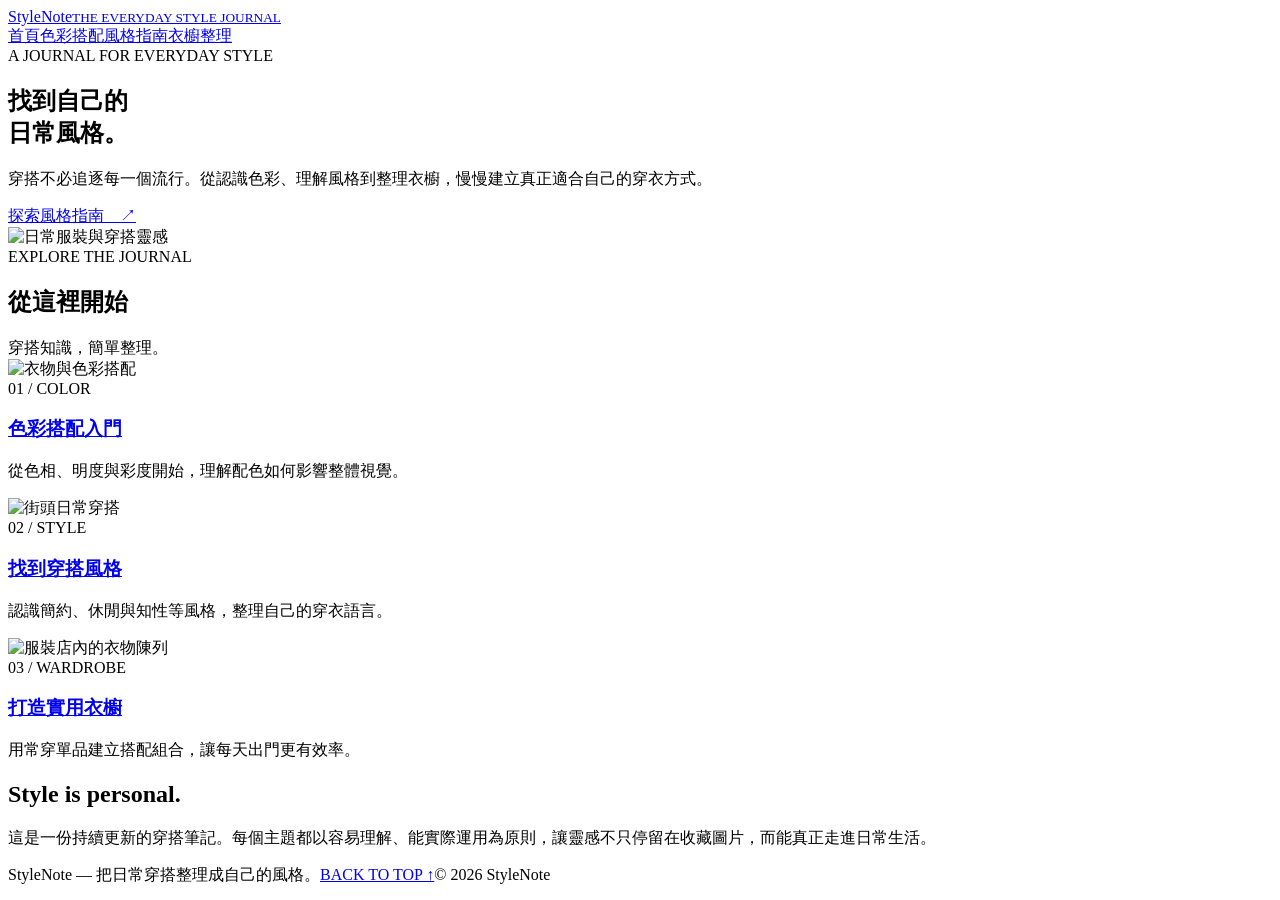
==== index.html @ 3cbe8ad6 "Add index.html" ====
<!doctype html><html lang="zh-Hant"><head><meta charset="utf-8"><meta name="viewport" content="width=device-width, initial-scale=1"><meta name="description" content="StyleNote 穿搭知識庫，整理色彩搭配、風格指南與衣櫥靈感。"><title>StyleNote｜日常穿搭知識庫</title><link rel="stylesheet" href="css/style.css"></head><body id="top"><header class="site-header"><div class="wrap header-inner"><a class="brand" href="index.html">StyleNote<small>THE EVERYDAY STYLE JOURNAL</small></a><nav class="nav" aria-label="主要導覽"><a href="index.html" aria-current=page>首頁</a><a href="pages/color-guide.html">色彩搭配</a><a href="pages/style-guide.html">風格指南</a><a href="pages/wardrobe.html">衣櫥整理</a></nav></div></header><main class="wrap"><section class="hero"><div><div class="eyebrow">A JOURNAL FOR EVERYDAY STYLE</div><h1>找到自己的<br>日常風格。</h1><p>穿搭不必追逐每一個流行。從認識色彩、理解風格到整理衣櫥，慢慢建立真正適合自己的穿衣方式。</p><a class="button" href="pages/style-guide.html">探索風格指南　↗</a></div><img class="hero-img" src="https://images.unsplash.com/photo-1483985988355-763728e1935b?auto=format&fit=crop&w=1100&q=85" alt="日常服裝與穿搭靈感"></section><section class="section"><div class="section-head"><div><div class="eyebrow">EXPLORE THE JOURNAL</div><h2>從這裡開始</h2></div><span class="muted">穿搭知識，簡單整理。</span></div><div class="cards"><article class="card"><img src="https://images.unsplash.com/photo-1490481651871-ab68de25d43d?auto=format&fit=crop&w=800&q=85" alt="衣物與色彩搭配"><div class="meta">01 / COLOR</div><h3><a href="pages/color-guide.html">色彩搭配入門</a></h3><p>從色相、明度與彩度開始，理解配色如何影響整體視覺。</p></article><article class="card"><img src="https://images.unsplash.com/photo-1483985988355-763728e1935b?auto=format&fit=crop&w=800&q=85" alt="街頭日常穿搭"><div class="meta">02 / STYLE</div><h3><a href="pages/style-guide.html">找到穿搭風格</a></h3><p>認識簡約、休閒與知性等風格，整理自己的穿衣語言。</p></article><article class="card"><img src="https://images.unsplash.com/photo-1441986300917-64674bd600d8?auto=format&fit=crop&w=800&q=85" alt="服裝店內的衣物陳列"><div class="meta">03 / WARDROBE</div><h3><a href="pages/wardrobe.html">打造實用衣櫥</a></h3><p>用常穿單品建立搭配組合，讓每天出門更有效率。</p></article></div></section><section class="intro-band"><h2>Style is personal.</h2><p>這是一份持續更新的穿搭筆記。每個主題都以容易理解、能實際運用為原則，讓靈感不只停留在收藏圖片，而能真正走進日常生活。</p></section></main><footer class="site-footer"><div class="wrap footer-inner"><span>StyleNote — 把日常穿搭整理成自己的風格。</span><a href="#top">BACK TO TOP ↑</a><span>© <span data-year>2026</span> StyleNote</span></div></footer><script src="js/main.js"></script></body></html>
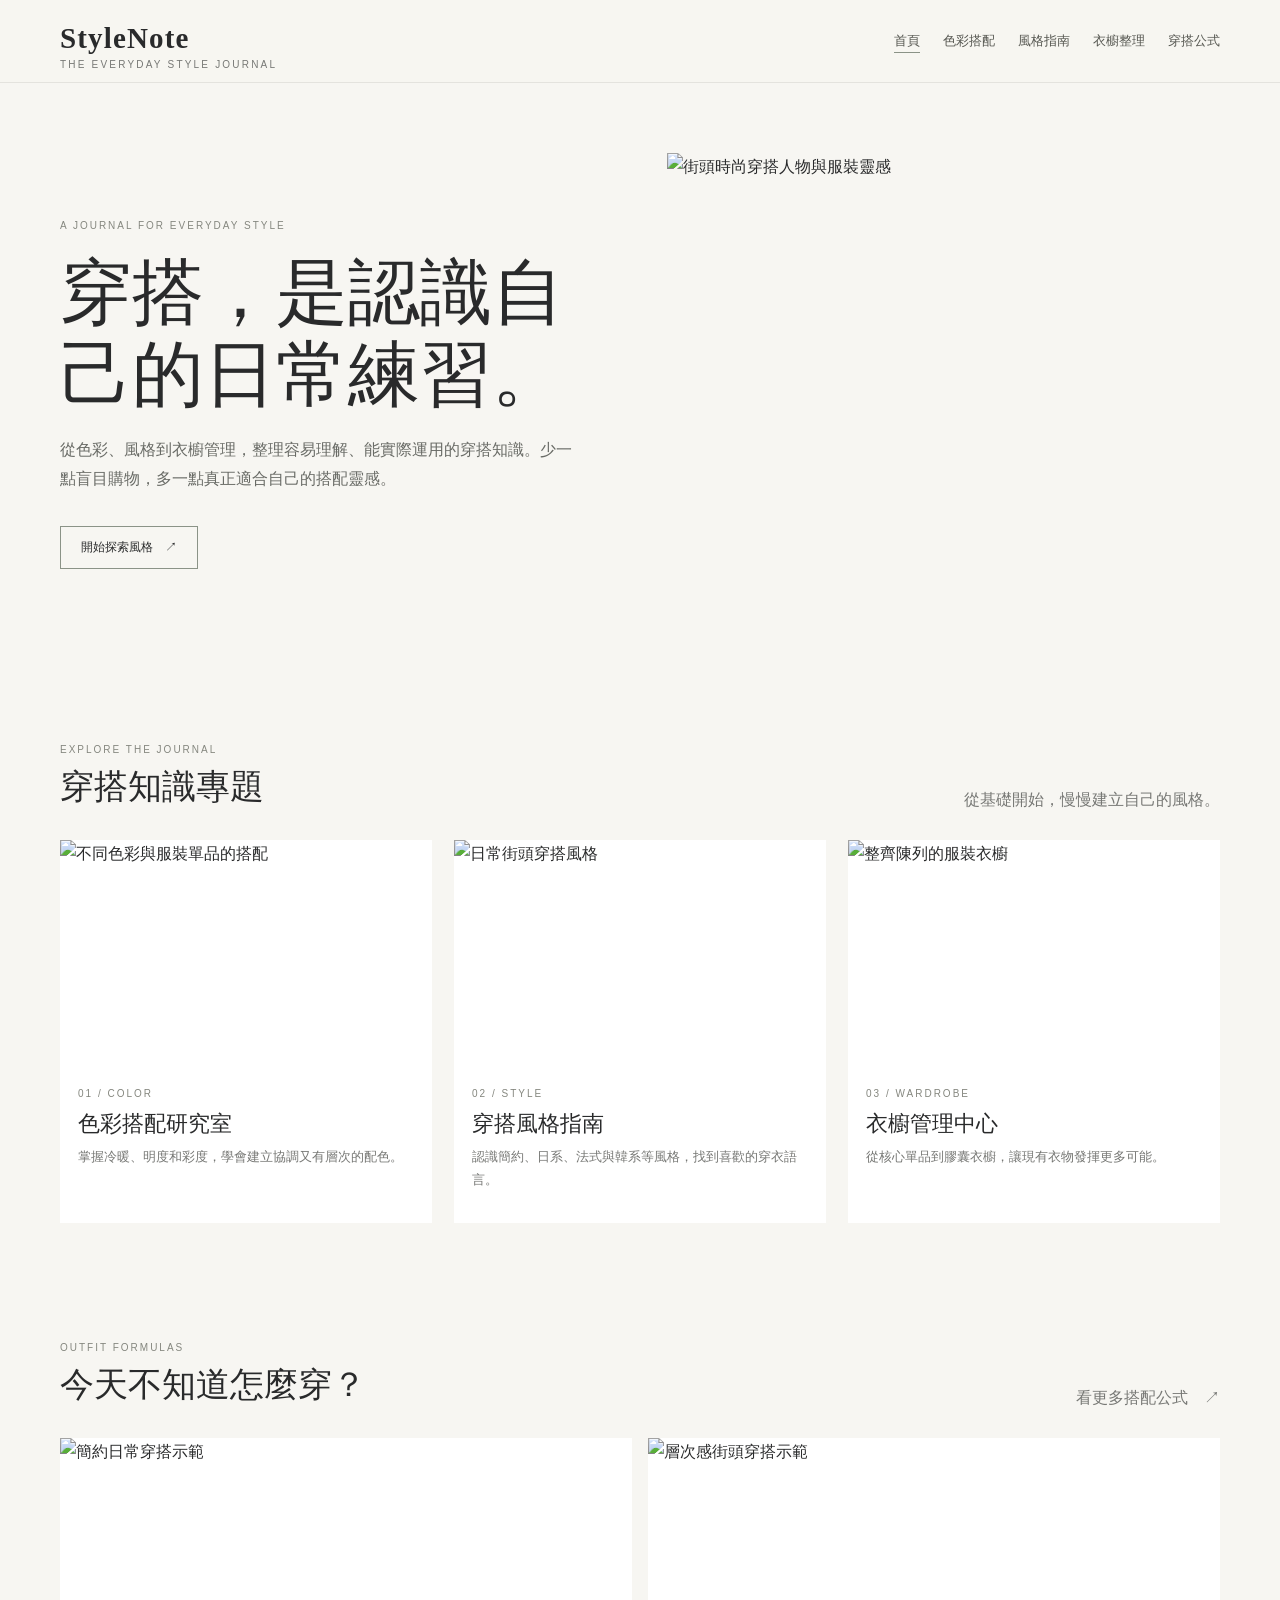
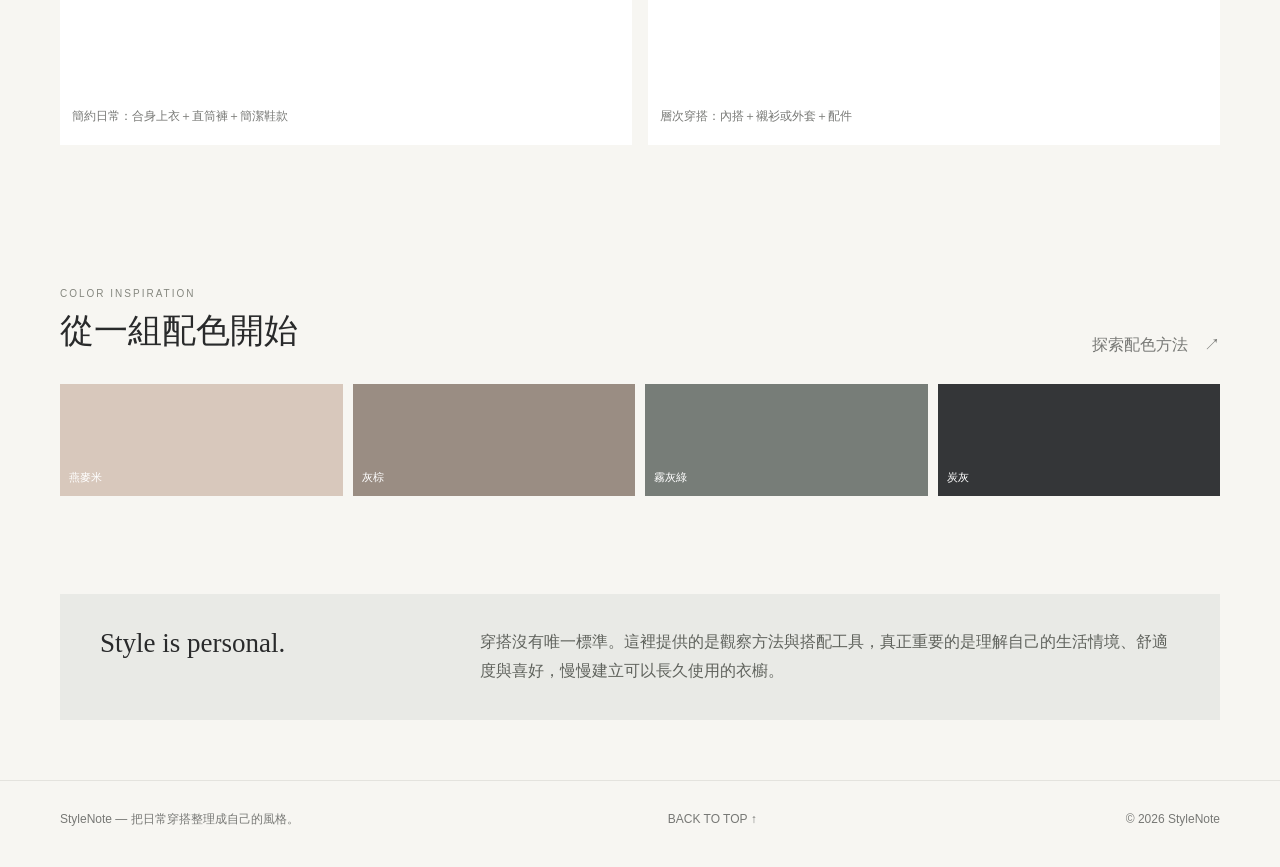
==== commit ae7243fc: "Expand StyleNote content: index.html" ====
--- a/index.html
+++ b/index.html
@@ -1 +1,12 @@
-<!doctype html><html lang="zh-Hant"><head><meta charset="utf-8"><meta name="viewport" content="width=device-width, initial-scale=1"><meta name="description" content="StyleNote 穿搭知識庫，整理色彩搭配、風格指南與衣櫥靈感。"><title>StyleNote｜日常穿搭知識庫</title><link rel="stylesheet" href="css/style.css"></head><body id="top"><header class="site-header"><div class="wrap header-inner"><a class="brand" href="index.html">StyleNote<small>THE EVERYDAY STYLE JOURNAL</small></a><nav class="nav" aria-label="主要導覽"><a href="index.html" aria-current=page>首頁</a><a href="pages/color-guide.html">色彩搭配</a><a href="pages/style-guide.html">風格指南</a><a href="pages/wardrobe.html">衣櫥整理</a></nav></div></header><main class="wrap"><section class="hero"><div><div class="eyebrow">A JOURNAL FOR EVERYDAY STYLE</div><h1>找到自己的<br>日常風格。</h1><p>穿搭不必追逐每一個流行。從認識色彩、理解風格到整理衣櫥，慢慢建立真正適合自己的穿衣方式。</p><a class="button" href="pages/style-guide.html">探索風格指南　↗</a></div><img class="hero-img" src="https://images.unsplash.com/photo-1483985988355-763728e1935b?auto=format&fit=crop&w=1100&q=85" alt="日常服裝與穿搭靈感"></section><section class="section"><div class="section-head"><div><div class="eyebrow">EXPLORE THE JOURNAL</div><h2>從這裡開始</h2></div><span class="muted">穿搭知識，簡單整理。</span></div><div class="cards"><article class="card"><img src="https://images.unsplash.com/photo-1490481651871-ab68de25d43d?auto=format&fit=crop&w=800&q=85" alt="衣物與色彩搭配"><div class="meta">01 / COLOR</div><h3><a href="pages/color-guide.html">色彩搭配入門</a></h3><p>從色相、明度與彩度開始，理解配色如何影響整體視覺。</p></article><article class="card"><img src="https://images.unsplash.com/photo-1483985988355-763728e1935b?auto=format&fit=crop&w=800&q=85" alt="街頭日常穿搭"><div class="meta">02 / STYLE</div><h3><a href="pages/style-guide.html">找到穿搭風格</a></h3><p>認識簡約、休閒與知性等風格，整理自己的穿衣語言。</p></article><article class="card"><img src="https://images.unsplash.com/photo-1441986300917-64674bd600d8?auto=format&fit=crop&w=800&q=85" alt="服裝店內的衣物陳列"><div class="meta">03 / WARDROBE</div><h3><a href="pages/wardrobe.html">打造實用衣櫥</a></h3><p>用常穿單品建立搭配組合，讓每天出門更有效率。</p></article></div></section><section class="intro-band"><h2>Style is personal.</h2><p>這是一份持續更新的穿搭筆記。每個主題都以容易理解、能實際運用為原則，讓靈感不只停留在收藏圖片，而能真正走進日常生活。</p></section></main><footer class="site-footer"><div class="wrap footer-inner"><span>StyleNote — 把日常穿搭整理成自己的風格。</span><a href="#top">BACK TO TOP ↑</a><span>© <span data-year>2026</span> StyleNote</span></div></footer><script src="js/main.js"></script></body></html>+<!doctype html><html lang="zh-Hant"><head><meta charset="utf-8"><meta name="viewport" content="width=device-width, initial-scale=1"><meta name="description" content="StyleNote 日常穿搭知識庫：色彩搭配、風格指南、衣櫥整理與穿搭公式。"><title>StyleNote｜日常穿搭知識庫</title><link rel="stylesheet" href="css/style.css"></head><body id="top"><header class="site-header"><div class="wrap header-inner"><a class="brand" href="index.html">StyleNote<small>THE EVERYDAY STYLE JOURNAL</small></a><nav class="nav" aria-label="主要導覽"><a href="index.html" aria-current=page>首頁</a><a href="pages/color-guide.html" >色彩搭配</a><a href="pages/style-guide.html" >風格指南</a><a href="pages/wardrobe.html" >衣櫥整理</a><a href="pages/outfit-formulas.html" >穿搭公式</a></nav></div></header><main class="wrap"><section class="hero"><div><div class="eyebrow">A JOURNAL FOR EVERYDAY STYLE</div><h1>穿搭，是認識自己的日常練習。</h1><p>從色彩、風格到衣櫥管理，整理容易理解、能實際運用的穿搭知識。少一點盲目購物，多一點真正適合自己的搭配靈感。</p><a class="button" href="pages/style-guide.html">開始探索風格　↗</a></div><img class="hero-img" src="https://images.unsplash.com/photo-1483985988355-763728e1935b?auto=format&fit=crop&w=1200&q=85" alt="街頭時尚穿搭人物與服裝靈感"></section>
+<section class="section"><div class="section-head"><div><div class="eyebrow">EXPLORE THE JOURNAL</div><h2>穿搭知識專題</h2></div><span class="muted">從基礎開始，慢慢建立自己的風格。</span></div><div class="cards">
+<article class="card"><img src="https://images.unsplash.com/photo-1490481651871-ab68de25d43d?auto=format&fit=crop&w=800&q=85" alt="不同色彩與服裝單品的搭配"><div class="meta">01 / COLOR</div><h3><a href="pages/color-guide.html">色彩搭配研究室</a></h3><p>掌握冷暖、明度和彩度，學會建立協調又有層次的配色。</p></article>
+<article class="card"><img src="https://images.unsplash.com/photo-1483985988355-763728e1935b?auto=format&fit=crop&w=800&q=85" alt="日常街頭穿搭風格"><div class="meta">02 / STYLE</div><h3><a href="pages/style-guide.html">穿搭風格指南</a></h3><p>認識簡約、日系、法式與韓系等風格，找到喜歡的穿衣語言。</p></article>
+<article class="card"><img src="https://images.unsplash.com/photo-衣櫥?auto=format&fit=crop&w=800&q=85" alt="整齊陳列的服裝衣櫥"><div class="meta">03 / WARDROBE</div><h3><a href="pages/wardrobe.html">衣櫥管理中心</a></h3><p>從核心單品到膠囊衣櫥，讓現有衣物發揮更多可能。</p></article>
+</div></section>
+<section class="section"><div class="section-head"><div><div class="eyebrow">OUTFIT FORMULAS</div><h2>今天不知道怎麼穿？</h2></div><a class="muted" href="pages/outfit-formulas.html">看更多搭配公式　↗</a></div><div class="photo-grid">
+<figure><img src="https://images.unsplash.com/photo-1515886657613-9f3515b0c78f?auto=format&fit=crop&w=800&q=85" alt="簡約日常穿搭示範"><figcaption>簡約日常：合身上衣＋直筒褲＋簡潔鞋款</figcaption></figure>
+<figure><img src="https://images.unsplash.com/photo-1529139574466-a303027c1d8b?auto=format&fit=crop&w=800&q=85" alt="層次感街頭穿搭示範"><figcaption>層次穿搭：內搭＋襯衫或外套＋配件</figcaption></figure>
+</div></section>
+<section class="section"><div class="section-head"><div><div class="eyebrow">COLOR INSPIRATION</div><h2>從一組配色開始</h2></div><a class="muted" href="pages/color-guide.html">探索配色方法　↗</a></div><div class="palette"><div class="swatch" style="background:#d8c8bc">燕麥米</div><div class="swatch" style="background:#9a8d83">灰棕</div><div class="swatch" style="background:#777d78">霧灰綠</div><div class="swatch" style="background:#343638">炭灰</div></div></section>
+<section class="intro-band"><h2>Style is personal.</h2><p>穿搭沒有唯一標準。這裡提供的是觀察方法與搭配工具，真正重要的是理解自己的生活情境、舒適度與喜好，慢慢建立可以長久使用的衣櫥。</p></section></main><footer class="site-footer"><div class="wrap footer-inner"><span>StyleNote — 把日常穿搭整理成自己的風格。</span><a href="#top">BACK TO TOP ↑</a><span>© <span data-year>2026</span> StyleNote</span></div></footer><script src="js/main.js"></script></body></html>
--- a/css/style.css
+++ b/css/style.css
@@ -0,0 +1 @@
+:root{--paper:#f7f6f2;--ink:#292a2b;--muted:#777875;--sage:#8b9387;--mist:#e9eae6;--line:#e4e3de;--white:#fff}*{box-sizing:border-box}html{scroll-behavior:smooth}body{margin:0;background:var(--paper);color:var(--ink);font-family:Inter,"Noto Sans TC","Microsoft JhengHei",sans-serif;line-height:1.8}a{color:inherit;text-decoration:none}a:hover{color:#737e70}.wrap{width:min(1160px,calc(100% - 44px));margin:auto}.site-header{border-bottom:1px solid var(--line);background:rgba(247,246,242,.96)}.header-inner{min-height:82px;display:flex;align-items:center;justify-content:space-between;gap:24px}.brand{font-family:Georgia,serif;font-size:29px;letter-spacing:.04em;font-weight:600}.brand small{display:block;font:10px Arial,sans-serif;letter-spacing:.22em;color:var(--muted);margin-top:-5px}.nav{display:flex;gap:23px;flex-wrap:wrap;font-size:13px;color:#555650}.nav a[aria-current=page]{border-bottom:1px solid var(--sage)}.hero{padding:70px 0 60px;display:grid;grid-template-columns:1fr 1fr;gap:54px;align-items:center}.eyebrow,.meta{font-size:10px;letter-spacing:.2em;color:#85877f}.hero h1{font:normal clamp(42px,6vw,72px)/1.14 Georgia,"Noto Serif TC",serif;margin:17px 0 20px}.hero p{color:#696b66;max-width:520px}.hero-img{width:100%;height:480px;object-fit:cover}.button{display:inline-block;margin-top:16px;padding:10px 20px;border:1px solid var(--sage);font-size:12px}.section{padding:48px 0 68px}.section-head{display:flex;justify-content:space-between;align-items:end;margin-bottom:25px}.section h2,.page-hero h1{font:normal 34px Georgia,"Noto Serif TC",serif;margin:5px 0}.muted{color:var(--muted)}.cards{display:grid;grid-template-columns:repeat(3,1fr);gap:22px}.card{background:var(--white);padding-bottom:18px}.card img{width:100%;height:230px;object-fit:cover;display:block}.card .meta,.card h3,.card p{margin-left:18px;margin-right:18px}.card .meta{margin-top:15px}.card h3{font:normal 22px Georgia,"Noto Serif TC",serif;margin-top:6px;margin-bottom:6px}.card p{font-size:13px;color:var(--muted);margin-top:0}.intro-band{background:var(--mist);padding:34px 40px;margin:10px 0 60px;display:grid;grid-template-columns:1fr 2fr;gap:30px}.intro-band h2{font:normal 27px Georgia,serif;margin:0}.intro-band p{margin:0;color:#5f625c}.page-hero{padding:56px 0 25px;max-width:850px}.page-hero h1{font-size:clamp(38px,5vw,58px);line-height:1.2;margin:12px 0}.content{max-width:850px;padding:10px 0 65px}.content h2{font:normal 28px Georgia,"Noto Serif TC",serif;margin:40px 0 12px}.content h3{font-size:17px;margin:22px 0 5px}.content p,.content li{color:#60625d}.content ul,.content ol{padding-left:22px}.photo-grid{display:grid;grid-template-columns:repeat(2,1fr);gap:16px;margin:24px 0}.photo-grid img{width:100%;height:260px;object-fit:cover;display:block}.photo-grid figure{margin:0;background:white;padding-bottom:10px}.photo-grid figcaption{font-size:12px;color:var(--muted);padding:8px 12px}.wide-photo{width:100%;height:360px;object-fit:cover;margin:22px 0;display:block}.tip{background:var(--mist);padding:20px 24px;margin:28px 0}.tip strong{display:block;margin-bottom:5px}.palette{display:grid;grid-template-columns:repeat(4,1fr);gap:10px;margin:20px 0}.swatch{height:112px;display:flex;align-items:end;padding:9px;color:white;font-size:11px}.formula-grid{display:grid;grid-template-columns:repeat(2,1fr);gap:14px;margin:22px 0}.formula{background:white;padding:17px;border:1px solid var(--line)}.formula strong{display:block}.formula span{font-size:12px;color:var(--muted)}.checklist li{padding:6px 0}.site-footer{border-top:1px solid var(--line);padding:28px 0 36px;color:var(--muted);font-size:12px}.footer-inner{display:flex;justify-content:space-between;gap:18px}.breadcrumb{font-size:12px;color:#85877f}.article-list{display:grid;grid-template-columns:repeat(2,1fr);gap:18px}.article-list a{background:white;padding:18px;border:1px solid var(--line)}@media(max-width:760px){.header-inner{align-items:flex-start;padding:18px 0;flex-direction:column}.nav{gap:13px}.hero{grid-template-columns:1fr;padding:42px 0;gap:25px}.hero-img{height:320px}.cards{grid-template-columns:1fr}.card img{height:250px}.intro-band{grid-template-columns:1fr;padding:25px}.section-head{align-items:start;flex-direction:column}.footer-inner{flex-direction:column}.wrap{width:calc(100% - 32px)}.photo-grid,.formula-grid,.article-list{grid-template-columns:1fr}.photo-grid img{height:240px}.wide-photo{height:260px}.palette{grid-template-columns:repeat(2,1fr)}}
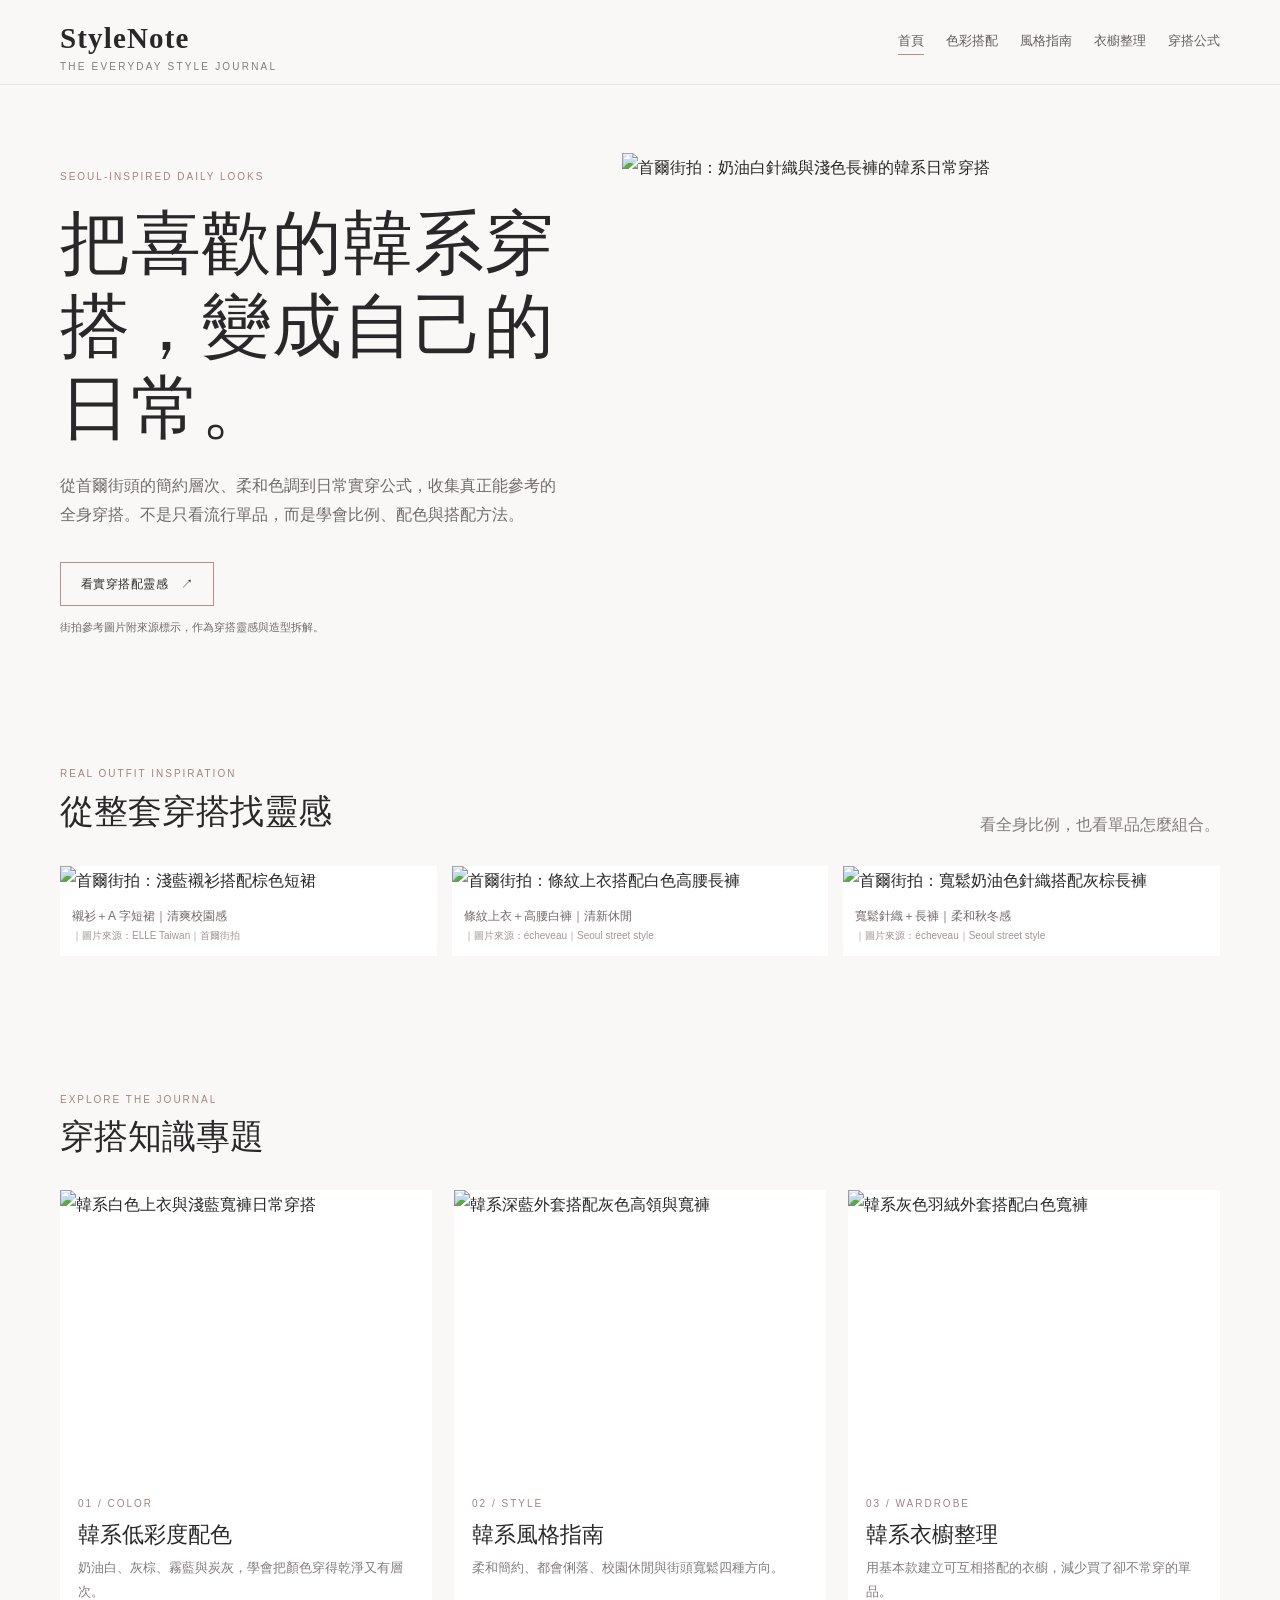
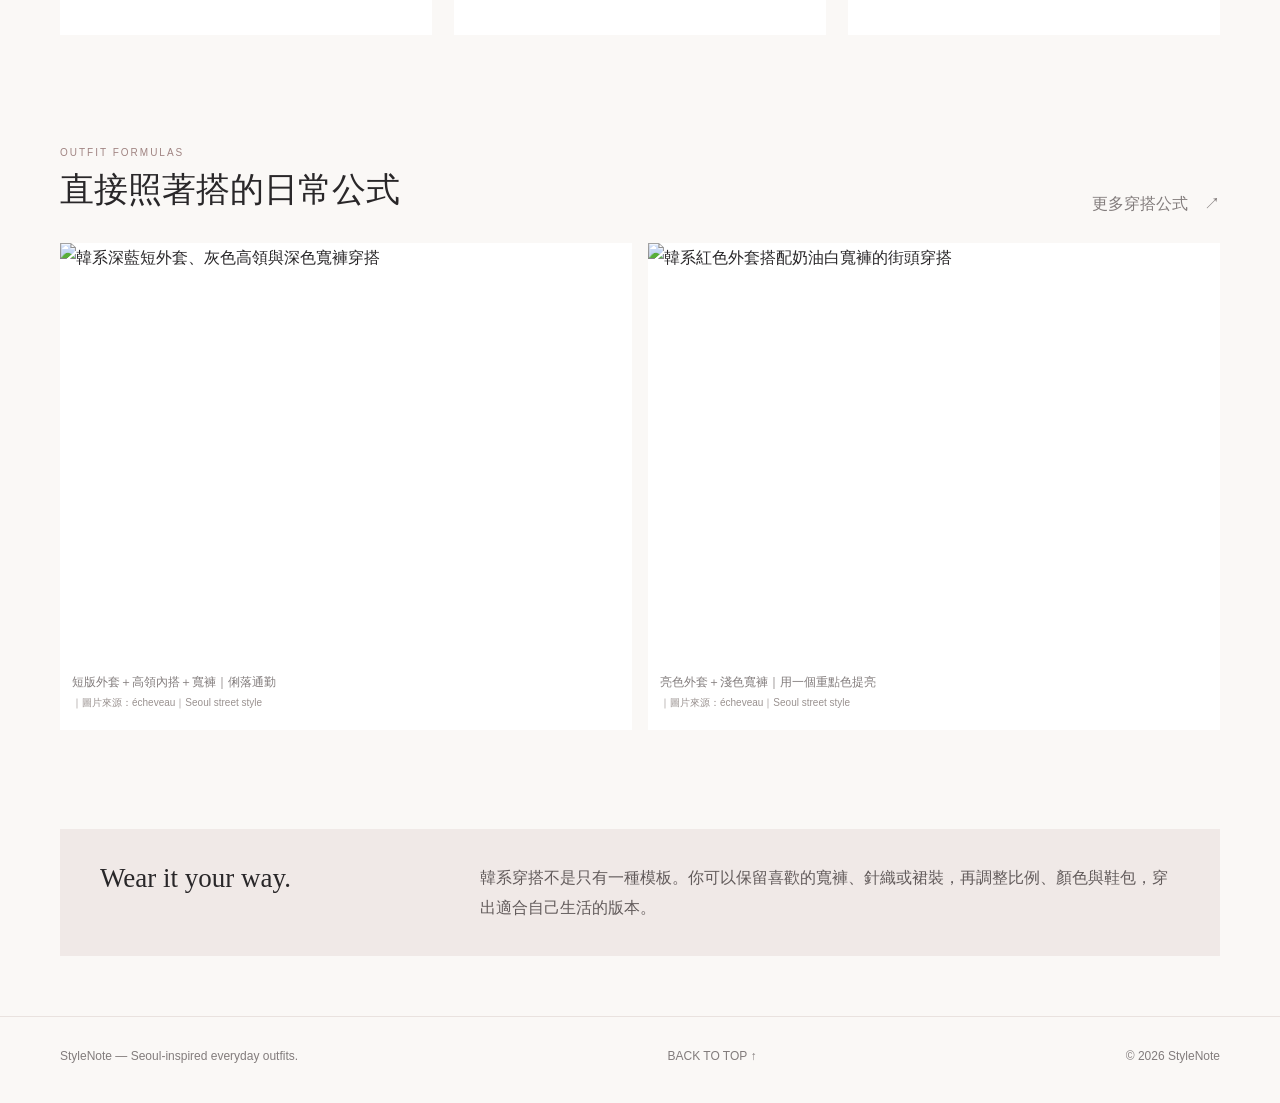
==== commit 1efb92e2: "Redesign StyleNote in Korean daily outfit editorial style: index.html" ====
--- a/index.html
+++ b/index.html
@@ -1,12 +1,13 @@
-<!doctype html><html lang="zh-Hant"><head><meta charset="utf-8"><meta name="viewport" content="width=device-width, initial-scale=1"><meta name="description" content="StyleNote 日常穿搭知識庫：色彩搭配、風格指南、衣櫥整理與穿搭公式。"><title>StyleNote｜日常穿搭知識庫</title><link rel="stylesheet" href="css/style.css"></head><body id="top"><header class="site-header"><div class="wrap header-inner"><a class="brand" href="index.html">StyleNote<small>THE EVERYDAY STYLE JOURNAL</small></a><nav class="nav" aria-label="主要導覽"><a href="index.html" aria-current=page>首頁</a><a href="pages/color-guide.html" >色彩搭配</a><a href="pages/style-guide.html" >風格指南</a><a href="pages/wardrobe.html" >衣櫥整理</a><a href="pages/outfit-formulas.html" >穿搭公式</a></nav></div></header><main class="wrap"><section class="hero"><div><div class="eyebrow">A JOURNAL FOR EVERYDAY STYLE</div><h1>穿搭，是認識自己的日常練習。</h1><p>從色彩、風格到衣櫥管理，整理容易理解、能實際運用的穿搭知識。少一點盲目購物，多一點真正適合自己的搭配靈感。</p><a class="button" href="pages/style-guide.html">開始探索風格　↗</a></div><img class="hero-img" src="https://images.unsplash.com/photo-1483985988355-763728e1935b?auto=format&fit=crop&w=1200&q=85" alt="街頭時尚穿搭人物與服裝靈感"></section>
-<section class="section"><div class="section-head"><div><div class="eyebrow">EXPLORE THE JOURNAL</div><h2>穿搭知識專題</h2></div><span class="muted">從基礎開始，慢慢建立自己的風格。</span></div><div class="cards">
-<article class="card"><img src="https://images.unsplash.com/photo-1490481651871-ab68de25d43d?auto=format&fit=crop&w=800&q=85" alt="不同色彩與服裝單品的搭配"><div class="meta">01 / COLOR</div><h3><a href="pages/color-guide.html">色彩搭配研究室</a></h3><p>掌握冷暖、明度和彩度，學會建立協調又有層次的配色。</p></article>
-<article class="card"><img src="https://images.unsplash.com/photo-1483985988355-763728e1935b?auto=format&fit=crop&w=800&q=85" alt="日常街頭穿搭風格"><div class="meta">02 / STYLE</div><h3><a href="pages/style-guide.html">穿搭風格指南</a></h3><p>認識簡約、日系、法式與韓系等風格，找到喜歡的穿衣語言。</p></article>
-<article class="card"><img src="https://images.unsplash.com/photo-衣櫥?auto=format&fit=crop&w=800&q=85" alt="整齊陳列的服裝衣櫥"><div class="meta">03 / WARDROBE</div><h3><a href="pages/wardrobe.html">衣櫥管理中心</a></h3><p>從核心單品到膠囊衣櫥，讓現有衣物發揮更多可能。</p></article>
+<!doctype html><html lang="zh-Hant"><head><meta charset="utf-8"><meta name="viewport" content="width=device-width, initial-scale=1"><meta name="description" content="StyleNote 韓系日常穿搭靈感：首爾街拍、韓系簡約、日常穿搭公式與衣櫥整理。"><title>StyleNote｜韓系日常穿搭筆記</title><link rel="stylesheet" href="css/style.css"></head><body id="top"><header class="site-header"><div class="wrap header-inner"><a class="brand" href="index.html">StyleNote<small>THE EVERYDAY STYLE JOURNAL</small></a><nav class="nav" aria-label="主要導覽"><a href="index.html" aria-current=page>首頁</a><a href="pages/color-guide.html" >色彩搭配</a><a href="pages/style-guide.html" >風格指南</a><a href="pages/wardrobe.html" >衣櫥整理</a><a href="pages/outfit-formulas.html" >穿搭公式</a></nav></div></header><main class="wrap"><section class="hero"><div><div class="eyebrow">SEOUL-INSPIRED DAILY LOOKS</div><h1>把喜歡的韓系穿搭，變成自己的日常。</h1><p>從首爾街頭的簡約層次、柔和色調到日常實穿公式，收集真正能參考的全身穿搭。不是只看流行單品，而是學會比例、配色與搭配方法。</p><a class="button" href="pages/outfit-formulas.html">看實穿搭配靈感　↗</a><p class="source-note">街拍參考圖片附來源標示，作為穿搭靈感與造型拆解。</p></div><img class="hero-img" src="https://assets.vogue.com/photos/6239efd9359aa0dcab27e6f1/master/w_1024%2Cc_limit/seoul-fall-2022-rtw-street-style-young-chul-kim-day-03-007.jpg" alt="首爾街拍：奶油白針織與淺色長褲的韓系日常穿搭"></section>
+<section class="section"><div class="section-head"><div><div class="eyebrow">REAL OUTFIT INSPIRATION</div><h2>從整套穿搭找靈感</h2></div><span class="muted">看全身比例，也看單品怎麼組合。</span></div><div class="lookbook">
+<figure><img src="https://hips.hearstapps.com/amv-prod-elletw.s3.amazonaws.com/new-dossier/06_gettyimages-615852094_master.jpg" alt="首爾街拍：淺藍襯衫搭配棕色短裙" loading="lazy"><figcaption>襯衫＋A 字短裙｜清爽校園感 <small>｜圖片來源：<a href="https://www.elle.com/tw/fashion/street-snap/g26721/seoul-street-fall-style-skirt-2017-fw/" target="_blank" rel="noopener">ELLE Taiwan｜首爾街拍</a></small></figcaption></figure>
+<figure><img src="https://i.pinimg.com/originals/c5/c6/58/c5c65825dc24e87720f3f16e9538b85d.jpg" alt="首爾街拍：條紋上衣搭配白色高腰長褲" loading="lazy"><figcaption>條紋上衣＋高腰白褲｜清新休閒 <small>｜圖片來源：<a href="https://www.pinterest.com/pin/5136987063969585/" target="_blank" rel="noopener">écheveau｜Seoul street style</a></small></figcaption></figure>
+<figure><img src="https://i.pinimg.com/originals/9d/04/8c/9d048cea4e3b90247538495ac6997981.jpg" alt="首爾街拍：寬鬆奶油色針織搭配灰棕長褲" loading="lazy"><figcaption>寬鬆針織＋長褲｜柔和秋冬感 <small>｜圖片來源：<a href="https://www.pinterest.com/pin/455778424787307690/" target="_blank" rel="noopener">écheveau｜Seoul street style</a></small></figcaption></figure>
 </div></section>
-<section class="section"><div class="section-head"><div><div class="eyebrow">OUTFIT FORMULAS</div><h2>今天不知道怎麼穿？</h2></div><a class="muted" href="pages/outfit-formulas.html">看更多搭配公式　↗</a></div><div class="photo-grid">
-<figure><img src="https://images.unsplash.com/photo-1515886657613-9f3515b0c78f?auto=format&fit=crop&w=800&q=85" alt="簡約日常穿搭示範"><figcaption>簡約日常：合身上衣＋直筒褲＋簡潔鞋款</figcaption></figure>
-<figure><img src="https://images.unsplash.com/photo-1529139574466-a303027c1d8b?auto=format&fit=crop&w=800&q=85" alt="層次感街頭穿搭示範"><figcaption>層次穿搭：內搭＋襯衫或外套＋配件</figcaption></figure>
+<section class="section"><div class="section-head"><div><div class="eyebrow">EXPLORE THE JOURNAL</div><h2>穿搭知識專題</h2></div></div><div class="cards">
+<article class="card"><img src="https://i.pinimg.com/originals/b8/8e/62/b88e62767e744f086278ea3cf1f80919.jpg" alt="韓系白色上衣與淺藍寬褲日常穿搭"><div class="meta">01 / COLOR</div><h3><a href="pages/color-guide.html">韓系低彩度配色</a></h3><p>奶油白、灰棕、霧藍與炭灰，學會把顏色穿得乾淨又有層次。</p></article>
+<article class="card"><img src="https://i.pinimg.com/originals/e2/61/6d/e2616de3b962487e7bd5c32fe2d13dd7.jpg" alt="韓系深藍外套搭配灰色高領與寬褲"><div class="meta">02 / STYLE</div><h3><a href="pages/style-guide.html">韓系風格指南</a></h3><p>柔和簡約、都會俐落、校園休閒與街頭寬鬆四種方向。</p></article>
+<article class="card"><img src="https://i.pinimg.com/564x/49/e5/33/49e533a78180ceabef385f7d25a921fd.jpg" alt="韓系灰色羽絨外套搭配白色寬褲"><div class="meta">03 / WARDROBE</div><h3><a href="pages/wardrobe.html">韓系衣櫥整理</a></h3><p>用基本款建立可互相搭配的衣櫥，減少買了卻不常穿的單品。</p></article>
 </div></section>
-<section class="section"><div class="section-head"><div><div class="eyebrow">COLOR INSPIRATION</div><h2>從一組配色開始</h2></div><a class="muted" href="pages/color-guide.html">探索配色方法　↗</a></div><div class="palette"><div class="swatch" style="background:#d8c8bc">燕麥米</div><div class="swatch" style="background:#9a8d83">灰棕</div><div class="swatch" style="background:#777d78">霧灰綠</div><div class="swatch" style="background:#343638">炭灰</div></div></section>
-<section class="intro-band"><h2>Style is personal.</h2><p>穿搭沒有唯一標準。這裡提供的是觀察方法與搭配工具，真正重要的是理解自己的生活情境、舒適度與喜好，慢慢建立可以長久使用的衣櫥。</p></section></main><footer class="site-footer"><div class="wrap footer-inner"><span>StyleNote — 把日常穿搭整理成自己的風格。</span><a href="#top">BACK TO TOP ↑</a><span>© <span data-year>2026</span> StyleNote</span></div></footer><script src="js/main.js"></script></body></html>+<section class="section"><div class="section-head"><div><div class="eyebrow">OUTFIT FORMULAS</div><h2>直接照著搭的日常公式</h2></div><a class="muted" href="pages/outfit-formulas.html">更多穿搭公式　↗</a></div><div class="photo-grid"><figure><img src="https://i.pinimg.com/originals/e2/61/6d/e2616de3b962487e7bd5c32fe2d13dd7.jpg" alt="韓系深藍短外套、灰色高領與深色寬褲穿搭" loading="lazy"><figcaption>短版外套＋高領內搭＋寬褲｜俐落通勤 <small>｜圖片來源：<a href="https://www.pinterest.com/pin/826551337875732093/" target="_blank" rel="noopener">écheveau｜Seoul street style</a></small></figcaption></figure><figure><img src="https://i.pinimg.com/originals/d4/c6/45/d4c645957db0d66af3b273f731b87710.jpg" alt="韓系紅色外套搭配奶油白寬褲的街頭穿搭" loading="lazy"><figcaption>亮色外套＋淺色寬褲｜用一個重點色提亮 <small>｜圖片來源：<a href="https://www.pinterest.com/pin/650348002419362918/" target="_blank" rel="noopener">écheveau｜Seoul street style</a></small></figcaption></figure></div></section>
+<section class="intro-band"><h2>Wear it your way.</h2><p>韓系穿搭不是只有一種模板。你可以保留喜歡的寬褲、針織或裙裝，再調整比例、顏色與鞋包，穿出適合自己生活的版本。</p></section></main><footer class="site-footer"><div class="wrap footer-inner"><span>StyleNote — Seoul-inspired everyday outfits.</span><a href="#top">BACK TO TOP ↑</a><span>© 2026 StyleNote</span></div></footer><script src="js/main.js"></script></body></html>
--- a/css/style.css
+++ b/css/style.css
@@ -1 +1 @@
-:root{--paper:#f7f6f2;--ink:#292a2b;--muted:#777875;--sage:#8b9387;--mist:#e9eae6;--line:#e4e3de;--white:#fff}*{box-sizing:border-box}html{scroll-behavior:smooth}body{margin:0;background:var(--paper);color:var(--ink);font-family:Inter,"Noto Sans TC","Microsoft JhengHei",sans-serif;line-height:1.8}a{color:inherit;text-decoration:none}a:hover{color:#737e70}.wrap{width:min(1160px,calc(100% - 44px));margin:auto}.site-header{border-bottom:1px solid var(--line);background:rgba(247,246,242,.96)}.header-inner{min-height:82px;display:flex;align-items:center;justify-content:space-between;gap:24px}.brand{font-family:Georgia,serif;font-size:29px;letter-spacing:.04em;font-weight:600}.brand small{display:block;font:10px Arial,sans-serif;letter-spacing:.22em;color:var(--muted);margin-top:-5px}.nav{display:flex;gap:23px;flex-wrap:wrap;font-size:13px;color:#555650}.nav a[aria-current=page]{border-bottom:1px solid var(--sage)}.hero{padding:70px 0 60px;display:grid;grid-template-columns:1fr 1fr;gap:54px;align-items:center}.eyebrow,.meta{font-size:10px;letter-spacing:.2em;color:#85877f}.hero h1{font:normal clamp(42px,6vw,72px)/1.14 Georgia,"Noto Serif TC",serif;margin:17px 0 20px}.hero p{color:#696b66;max-width:520px}.hero-img{width:100%;height:480px;object-fit:cover}.button{display:inline-block;margin-top:16px;padding:10px 20px;border:1px solid var(--sage);font-size:12px}.section{padding:48px 0 68px}.section-head{display:flex;justify-content:space-between;align-items:end;margin-bottom:25px}.section h2,.page-hero h1{font:normal 34px Georgia,"Noto Serif TC",serif;margin:5px 0}.muted{color:var(--muted)}.cards{display:grid;grid-template-columns:repeat(3,1fr);gap:22px}.card{background:var(--white);padding-bottom:18px}.card img{width:100%;height:230px;object-fit:cover;display:block}.card .meta,.card h3,.card p{margin-left:18px;margin-right:18px}.card .meta{margin-top:15px}.card h3{font:normal 22px Georgia,"Noto Serif TC",serif;margin-top:6px;margin-bottom:6px}.card p{font-size:13px;color:var(--muted);margin-top:0}.intro-band{background:var(--mist);padding:34px 40px;margin:10px 0 60px;display:grid;grid-template-columns:1fr 2fr;gap:30px}.intro-band h2{font:normal 27px Georgia,serif;margin:0}.intro-band p{margin:0;color:#5f625c}.page-hero{padding:56px 0 25px;max-width:850px}.page-hero h1{font-size:clamp(38px,5vw,58px);line-height:1.2;margin:12px 0}.content{max-width:850px;padding:10px 0 65px}.content h2{font:normal 28px Georgia,"Noto Serif TC",serif;margin:40px 0 12px}.content h3{font-size:17px;margin:22px 0 5px}.content p,.content li{color:#60625d}.content ul,.content ol{padding-left:22px}.photo-grid{display:grid;grid-template-columns:repeat(2,1fr);gap:16px;margin:24px 0}.photo-grid img{width:100%;height:260px;object-fit:cover;display:block}.photo-grid figure{margin:0;background:white;padding-bottom:10px}.photo-grid figcaption{font-size:12px;color:var(--muted);padding:8px 12px}.wide-photo{width:100%;height:360px;object-fit:cover;margin:22px 0;display:block}.tip{background:var(--mist);padding:20px 24px;margin:28px 0}.tip strong{display:block;margin-bottom:5px}.palette{display:grid;grid-template-columns:repeat(4,1fr);gap:10px;margin:20px 0}.swatch{height:112px;display:flex;align-items:end;padding:9px;color:white;font-size:11px}.formula-grid{display:grid;grid-template-columns:repeat(2,1fr);gap:14px;margin:22px 0}.formula{background:white;padding:17px;border:1px solid var(--line)}.formula strong{display:block}.formula span{font-size:12px;color:var(--muted)}.checklist li{padding:6px 0}.site-footer{border-top:1px solid var(--line);padding:28px 0 36px;color:var(--muted);font-size:12px}.footer-inner{display:flex;justify-content:space-between;gap:18px}.breadcrumb{font-size:12px;color:#85877f}.article-list{display:grid;grid-template-columns:repeat(2,1fr);gap:18px}.article-list a{background:white;padding:18px;border:1px solid var(--line)}@media(max-width:760px){.header-inner{align-items:flex-start;padding:18px 0;flex-direction:column}.nav{gap:13px}.hero{grid-template-columns:1fr;padding:42px 0;gap:25px}.hero-img{height:320px}.cards{grid-template-columns:1fr}.card img{height:250px}.intro-band{grid-template-columns:1fr;padding:25px}.section-head{align-items:start;flex-direction:column}.footer-inner{flex-direction:column}.wrap{width:calc(100% - 32px)}.photo-grid,.formula-grid,.article-list{grid-template-columns:1fr}.photo-grid img{height:240px}.wide-photo{height:260px}.palette{grid-template-columns:repeat(2,1fr)}}+:root{--paper:#faf8f6;--ink:#292729;--muted:#827c7c;--sage:#a68f8d;--mist:#f0e9e7;--line:#e9e2df;--white:#fff;--rose:#b88e8b}*{box-sizing:border-box}html{scroll-behavior:smooth}body{margin:0;background:var(--paper);color:var(--ink);font-family:"Noto Sans TC","Apple SD Gothic Neo","Microsoft JhengHei",sans-serif;line-height:1.85}a{color:inherit;text-decoration:none}a:hover{color:var(--rose)}.wrap{width:min(1160px,calc(100% - 44px));margin:auto}.site-header{border-bottom:1px solid var(--line);background:rgba(250,248,246,.96)}.header-inner{min-height:84px;display:flex;align-items:center;justify-content:space-between;gap:24px}.brand{font-family:Georgia,serif;font-size:29px;letter-spacing:.04em;font-weight:600}.brand small{display:block;font:10px Arial,sans-serif;letter-spacing:.22em;color:var(--muted);margin-top:-5px}.nav{display:flex;gap:22px;flex-wrap:wrap;font-size:13px;color:#625c5c}.nav a[aria-current=page]{border-bottom:1px solid var(--rose)}.eyebrow,.meta{font-size:10px;letter-spacing:.2em;color:#a08482}.hero{padding:68px 0 58px;display:grid;grid-template-columns:.92fr 1.08fr;gap:52px;align-items:center}.hero h1{font:normal clamp(42px,5.8vw,70px)/1.18 Georgia,"Noto Serif TC",serif;margin:17px 0 20px;letter-spacing:.01em}.hero p{color:#716b6b;max-width:520px}.hero-img{width:100%;height:510px;object-fit:cover;object-position:center 25%}.button{display:inline-block;margin-top:16px;padding:10px 20px;border:1px solid var(--rose);font-size:12px;letter-spacing:.04em}.section{padding:44px 0 65px}.section-head{display:flex;justify-content:space-between;align-items:end;margin-bottom:25px}.section h2,.page-hero h1{font:normal 34px Georgia,"Noto Serif TC",serif;margin:5px 0}.muted{color:var(--muted)}.cards{display:grid;grid-template-columns:repeat(3,1fr);gap:22px}.card{background:var(--white);padding-bottom:18px}.card img{width:100%;height:290px;object-fit:cover;object-position:center 25%;display:block}.card .meta,.card h3,.card p{margin-left:18px;margin-right:18px}.card .meta{margin-top:15px}.card h3{font:normal 22px Georgia,"Noto Serif TC",serif;margin-top:6px;margin-bottom:6px}.card p{font-size:13px;color:var(--muted);margin-top:0}.intro-band{background:var(--mist);padding:34px 40px;margin:10px 0 60px;display:grid;grid-template-columns:1fr 2fr;gap:30px}.intro-band h2{font:normal 27px Georgia,serif;margin:0}.intro-band p{margin:0;color:#625b5b}.page-hero{padding:56px 0 25px;max-width:850px}.page-hero h1{font-size:clamp(38px,5vw,58px);line-height:1.2;margin:12px 0}.content{max-width:900px;padding:10px 0 65px}.content h2{font:normal 28px Georgia,"Noto Serif TC",serif;margin:40px 0 12px}.content h3{font-size:17px;margin:22px 0 5px}.content p,.content li{color:#625d5d}.content ul,.content ol{padding-left:22px}.photo-grid{display:grid;grid-template-columns:repeat(2,1fr);gap:16px;margin:24px 0}.photo-grid img{width:100%;height:420px;object-fit:cover;object-position:center 25%;display:block}.photo-grid figure{margin:0;background:white;padding-bottom:10px}.photo-grid figcaption{font-size:12px;color:var(--muted);padding:8px 12px}.photo-grid figcaption small{display:block;font-size:10px;color:#9a9290}.wide-photo{width:100%;height:480px;object-fit:cover;object-position:center 25%;margin:22px 0;display:block}.tip{background:var(--mist);padding:20px 24px;margin:28px 0}.tip strong{display:block;margin-bottom:5px}.palette{display:grid;grid-template-columns:repeat(4,1fr);gap:10px;margin:20px 0}.swatch{height:112px;display:flex;align-items:end;padding:9px;color:white;font-size:11px}.formula-grid{display:grid;grid-template-columns:repeat(2,1fr);gap:14px;margin:22px 0}.formula{background:white;padding:17px;border:1px solid var(--line)}.formula strong{display:block}.formula span{font-size:12px;color:var(--muted)}.checklist li{padding:6px 0}.site-footer{border-top:1px solid var(--line);padding:28px 0 36px;color:var(--muted);font-size:12px}.footer-inner{display:flex;justify-content:space-between;gap:18px}.breadcrumb{font-size:12px;color:#958b89}.article-list{display:grid;grid-template-columns:repeat(2,1fr);gap:18px}.article-list a{background:white;padding:18px;border:1px solid var(--line)}.lookbook{display:grid;grid-template-columns:repeat(3,1fr);gap:15px;margin:26px 0}.lookbook img{width:100%;height:370px;object-fit:cover;object-position:center 20%}.lookbook figure{margin:0;background:#fff}.lookbook figcaption{padding:10px 12px;font-size:12px;color:#716969}.lookbook figcaption small{display:block;color:#a09795;font-size:10px}.source-note{font-size:11px;color:#9a9290}.tag{display:inline-block;background:var(--mist);color:#826b69;padding:3px 9px;font-size:10px;letter-spacing:.08em;margin:0 5px 5px 0}@media(max-width:760px){.header-inner{align-items:flex-start;padding:18px 0;flex-direction:column}.nav{gap:13px}.hero{grid-template-columns:1fr;padding:42px 0;gap:25px}.hero-img{height:390px}.cards{grid-template-columns:1fr}.card img{height:360px}.intro-band{grid-template-columns:1fr;padding:25px}.section-head{align-items:start;flex-direction:column}.footer-inner{flex-direction:column}.wrap{width:calc(100% - 32px)}.photo-grid,.formula-grid,.article-list,.lookbook{grid-template-columns:1fr}.photo-grid img,.lookbook img{height:420px}.wide-photo{height:380px}.palette{grid-template-columns:repeat(2,1fr)}}
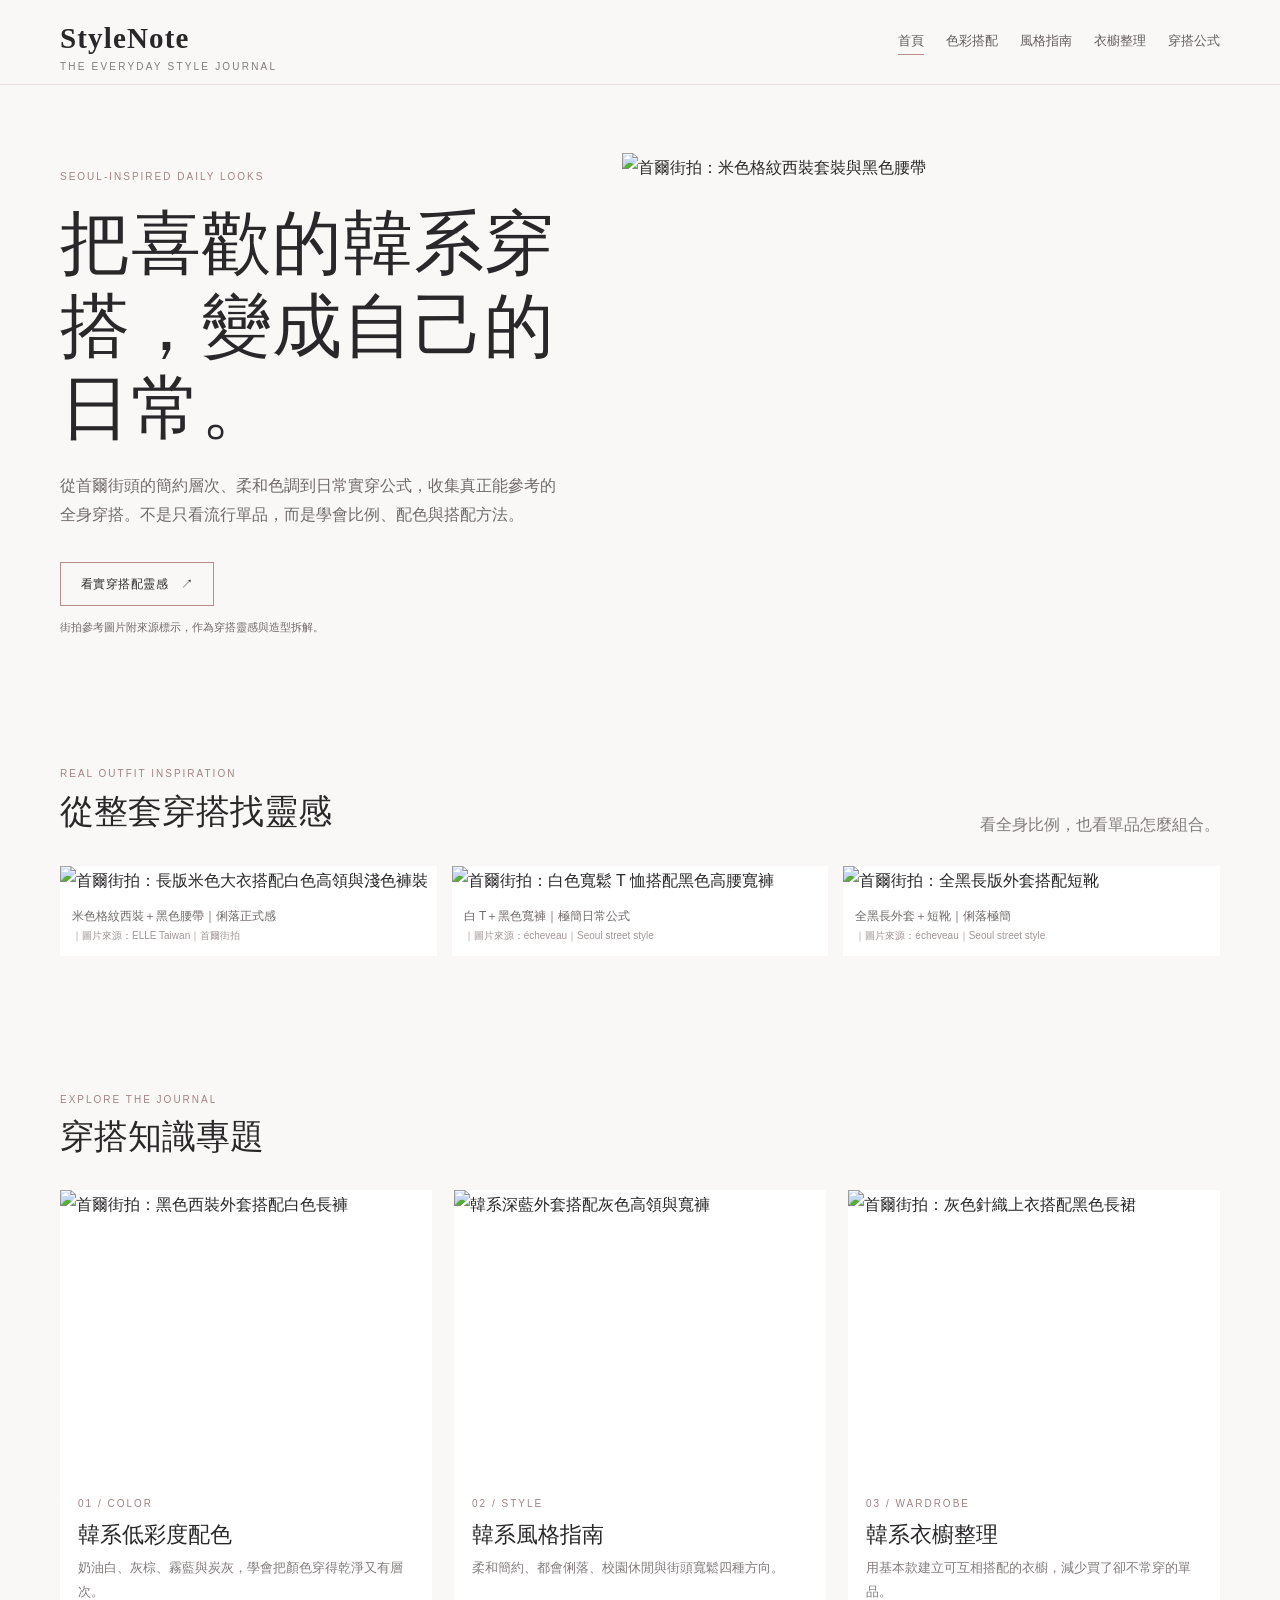
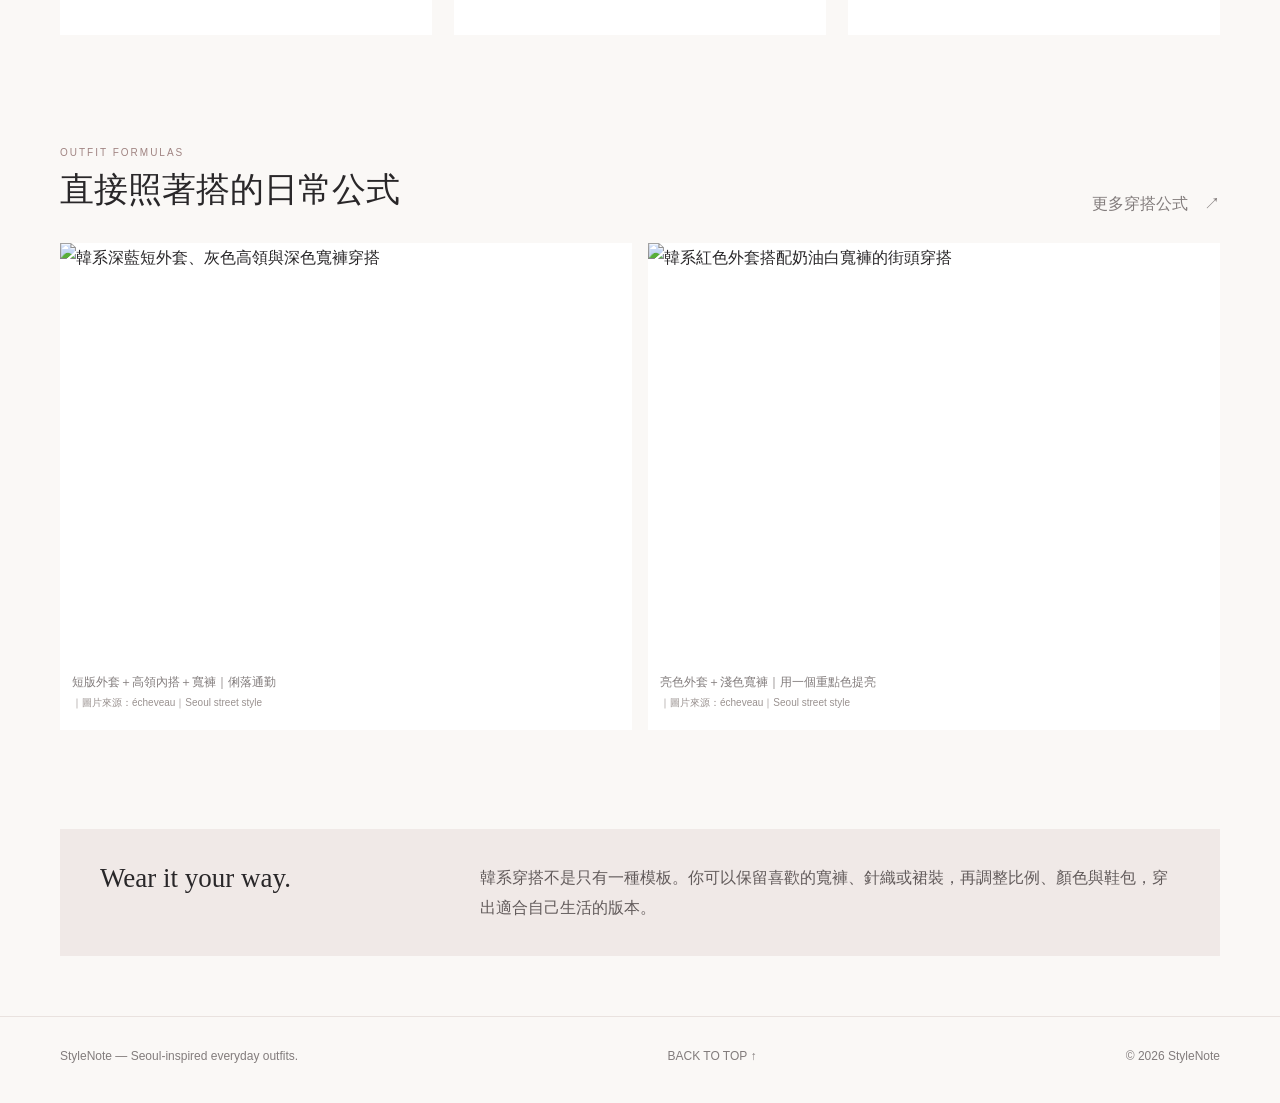
==== commit 108d50df: "Replace repeated fashion photos with distinct Seoul street-style outfits: index.html" ====
--- a/index.html
+++ b/index.html
@@ -1,13 +1,13 @@
-<!doctype html><html lang="zh-Hant"><head><meta charset="utf-8"><meta name="viewport" content="width=device-width, initial-scale=1"><meta name="description" content="StyleNote 韓系日常穿搭靈感：首爾街拍、韓系簡約、日常穿搭公式與衣櫥整理。"><title>StyleNote｜韓系日常穿搭筆記</title><link rel="stylesheet" href="css/style.css"></head><body id="top"><header class="site-header"><div class="wrap header-inner"><a class="brand" href="index.html">StyleNote<small>THE EVERYDAY STYLE JOURNAL</small></a><nav class="nav" aria-label="主要導覽"><a href="index.html" aria-current=page>首頁</a><a href="pages/color-guide.html" >色彩搭配</a><a href="pages/style-guide.html" >風格指南</a><a href="pages/wardrobe.html" >衣櫥整理</a><a href="pages/outfit-formulas.html" >穿搭公式</a></nav></div></header><main class="wrap"><section class="hero"><div><div class="eyebrow">SEOUL-INSPIRED DAILY LOOKS</div><h1>把喜歡的韓系穿搭，變成自己的日常。</h1><p>從首爾街頭的簡約層次、柔和色調到日常實穿公式，收集真正能參考的全身穿搭。不是只看流行單品，而是學會比例、配色與搭配方法。</p><a class="button" href="pages/outfit-formulas.html">看實穿搭配靈感　↗</a><p class="source-note">街拍參考圖片附來源標示，作為穿搭靈感與造型拆解。</p></div><img class="hero-img" src="https://assets.vogue.com/photos/6239efd9359aa0dcab27e6f1/master/w_1024%2Cc_limit/seoul-fall-2022-rtw-street-style-young-chul-kim-day-03-007.jpg" alt="首爾街拍：奶油白針織與淺色長褲的韓系日常穿搭"></section>
+<!doctype html><html lang="zh-Hant"><head><meta charset="utf-8"><meta name="viewport" content="width=device-width, initial-scale=1"><meta name="description" content="StyleNote 韓系日常穿搭靈感：首爾街拍、韓系簡約、日常穿搭公式與衣櫥整理。"><title>StyleNote｜韓系日常穿搭筆記</title><link rel="stylesheet" href="css/style.css"></head><body id="top"><header class="site-header"><div class="wrap header-inner"><a class="brand" href="index.html">StyleNote<small>THE EVERYDAY STYLE JOURNAL</small></a><nav class="nav" aria-label="主要導覽"><a href="index.html" aria-current=page>首頁</a><a href="pages/color-guide.html" >色彩搭配</a><a href="pages/style-guide.html" >風格指南</a><a href="pages/wardrobe.html" >衣櫥整理</a><a href="pages/outfit-formulas.html" >穿搭公式</a></nav></div></header><main class="wrap"><section class="hero"><div><div class="eyebrow">SEOUL-INSPIRED DAILY LOOKS</div><h1>把喜歡的韓系穿搭，變成自己的日常。</h1><p>從首爾街頭的簡約層次、柔和色調到日常實穿公式，收集真正能參考的全身穿搭。不是只看流行單品，而是學會比例、配色與搭配方法。</p><a class="button" href="pages/outfit-formulas.html">看實穿搭配靈感　↗</a><p class="source-note">街拍參考圖片附來源標示，作為穿搭靈感與造型拆解。</p></div><img class="hero-img" src="https://i.pinimg.com/736x/75/3e/b5/753eb536b1f6b04226830c42636e9282.jpg" alt="首爾街拍：米色格紋西裝套裝與黑色腰帶"></section>
 <section class="section"><div class="section-head"><div><div class="eyebrow">REAL OUTFIT INSPIRATION</div><h2>從整套穿搭找靈感</h2></div><span class="muted">看全身比例，也看單品怎麼組合。</span></div><div class="lookbook">
-<figure><img src="https://hips.hearstapps.com/amv-prod-elletw.s3.amazonaws.com/new-dossier/06_gettyimages-615852094_master.jpg" alt="首爾街拍：淺藍襯衫搭配棕色短裙" loading="lazy"><figcaption>襯衫＋A 字短裙｜清爽校園感 <small>｜圖片來源：<a href="https://www.elle.com/tw/fashion/street-snap/g26721/seoul-street-fall-style-skirt-2017-fw/" target="_blank" rel="noopener">ELLE Taiwan｜首爾街拍</a></small></figcaption></figure>
-<figure><img src="https://i.pinimg.com/originals/c5/c6/58/c5c65825dc24e87720f3f16e9538b85d.jpg" alt="首爾街拍：條紋上衣搭配白色高腰長褲" loading="lazy"><figcaption>條紋上衣＋高腰白褲｜清新休閒 <small>｜圖片來源：<a href="https://www.pinterest.com/pin/5136987063969585/" target="_blank" rel="noopener">écheveau｜Seoul street style</a></small></figcaption></figure>
-<figure><img src="https://i.pinimg.com/originals/9d/04/8c/9d048cea4e3b90247538495ac6997981.jpg" alt="首爾街拍：寬鬆奶油色針織搭配灰棕長褲" loading="lazy"><figcaption>寬鬆針織＋長褲｜柔和秋冬感 <small>｜圖片來源：<a href="https://www.pinterest.com/pin/455778424787307690/" target="_blank" rel="noopener">écheveau｜Seoul street style</a></small></figcaption></figure>
+<figure><img src="https://i0.wp.com/echeveau.net/wp-content/uploads/2020/01/december-2019-womens-street-fashion-style-in-seoul-57.jpg?ssl=1" alt="首爾街拍：長版米色大衣搭配白色高領與淺色褲裝" loading="lazy"><figcaption>米色格紋西裝＋黑色腰帶｜俐落正式感 <small>｜圖片來源：<a href="https://www.pinterest.com/pin/a-guest-is-seen-wearing-beige-suit-at-the-hera-seoul-fashion-week--417568196700839499/" target="_blank" rel="noopener">ELLE Taiwan｜首爾街拍</a></small></figcaption></figure>
+<figure><img src="https://i0.wp.com/echeveau.net/wp-content/uploads/2022/09/COOR-X-MUSINSA-STREET-SNAP-IN-SEOUL-2022-SS-00004.jpg?ssl=1" alt="首爾街拍：白色寬鬆 T 恤搭配黑色高腰寬褲" loading="lazy"><figcaption>白 T＋黑色寬褲｜極簡日常公式 <small>｜圖片來源：<a href="https://echeveau.net/coor-x-musinsa-street-snap-in-seoul-2022-ss/" target="_blank" rel="noopener">écheveau｜Seoul street style</a></small></figcaption></figure>
+<figure><img src="https://assets.vogue.com/photos/5bc733108c7f302ccaf2b705/master/w_1024%2Cc_limit/11-sfw-ss19-day3-alex-finch.jpg" alt="首爾街拍：全黑長版外套搭配短靴" loading="lazy"><figcaption>全黑長外套＋短靴｜俐落極簡 <small>｜圖片來源：<a href="https://www.vogue.com/slideshow/seoul-fashion-week-spring-2019-street-style" target="_blank" rel="noopener">écheveau｜Seoul street style</a></small></figcaption></figure>
 </div></section>
 <section class="section"><div class="section-head"><div><div class="eyebrow">EXPLORE THE JOURNAL</div><h2>穿搭知識專題</h2></div></div><div class="cards">
-<article class="card"><img src="https://i.pinimg.com/originals/b8/8e/62/b88e62767e744f086278ea3cf1f80919.jpg" alt="韓系白色上衣與淺藍寬褲日常穿搭"><div class="meta">01 / COLOR</div><h3><a href="pages/color-guide.html">韓系低彩度配色</a></h3><p>奶油白、灰棕、霧藍與炭灰，學會把顏色穿得乾淨又有層次。</p></article>
-<article class="card"><img src="https://i.pinimg.com/originals/e2/61/6d/e2616de3b962487e7bd5c32fe2d13dd7.jpg" alt="韓系深藍外套搭配灰色高領與寬褲"><div class="meta">02 / STYLE</div><h3><a href="pages/style-guide.html">韓系風格指南</a></h3><p>柔和簡約、都會俐落、校園休閒與街頭寬鬆四種方向。</p></article>
-<article class="card"><img src="https://i.pinimg.com/564x/49/e5/33/49e533a78180ceabef385f7d25a921fd.jpg" alt="韓系灰色羽絨外套搭配白色寬褲"><div class="meta">03 / WARDROBE</div><h3><a href="pages/wardrobe.html">韓系衣櫥整理</a></h3><p>用基本款建立可互相搭配的衣櫥，減少買了卻不常穿的單品。</p></article>
+<article class="card"><img src="https://assets.vogue.com/photos/6061e213815e31e3599c7ca2/master/w_1024%2Cc_limit/Seoul%2520Street%2520Fashion%2520%40namxx%2520-%2520028_.jpg" alt="首爾街拍：黑色西裝外套搭配白色長褲"><div class="meta">01 / COLOR</div><h3><a href="pages/color-guide.html">韓系低彩度配色</a></h3><p>奶油白、灰棕、霧藍與炭灰，學會把顏色穿得乾淨又有層次。</p></article>
+<article class="card"><img src="https://assets.vogue.com/photos/5bc733108c7f302ccaf2b705/master/w_1024%2Cc_limit/11-sfw-ss19-day3-alex-finch.jpg" alt="韓系深藍外套搭配灰色高領與寬褲"><div class="meta">02 / STYLE</div><h3><a href="pages/style-guide.html">韓系風格指南</a></h3><p>柔和簡約、都會俐落、校園休閒與街頭寬鬆四種方向。</p></article>
+<article class="card"><img src="https://assets.vogue.com/photos/68bedc4cfaa6ea851764c1e5/master/w_1024%2Cc_limit/Seoul_SS26_STREETSTYLE_Day7_YoungChulKim_31.jpg" alt="首爾街拍：灰色針織上衣搭配黑色長裙"><div class="meta">03 / WARDROBE</div><h3><a href="pages/wardrobe.html">韓系衣櫥整理</a></h3><p>用基本款建立可互相搭配的衣櫥，減少買了卻不常穿的單品。</p></article>
 </div></section>
-<section class="section"><div class="section-head"><div><div class="eyebrow">OUTFIT FORMULAS</div><h2>直接照著搭的日常公式</h2></div><a class="muted" href="pages/outfit-formulas.html">更多穿搭公式　↗</a></div><div class="photo-grid"><figure><img src="https://i.pinimg.com/originals/e2/61/6d/e2616de3b962487e7bd5c32fe2d13dd7.jpg" alt="韓系深藍短外套、灰色高領與深色寬褲穿搭" loading="lazy"><figcaption>短版外套＋高領內搭＋寬褲｜俐落通勤 <small>｜圖片來源：<a href="https://www.pinterest.com/pin/826551337875732093/" target="_blank" rel="noopener">écheveau｜Seoul street style</a></small></figcaption></figure><figure><img src="https://i.pinimg.com/originals/d4/c6/45/d4c645957db0d66af3b273f731b87710.jpg" alt="韓系紅色外套搭配奶油白寬褲的街頭穿搭" loading="lazy"><figcaption>亮色外套＋淺色寬褲｜用一個重點色提亮 <small>｜圖片來源：<a href="https://www.pinterest.com/pin/650348002419362918/" target="_blank" rel="noopener">écheveau｜Seoul street style</a></small></figcaption></figure></div></section>
+<section class="section"><div class="section-head"><div><div class="eyebrow">OUTFIT FORMULAS</div><h2>直接照著搭的日常公式</h2></div><a class="muted" href="pages/outfit-formulas.html">更多穿搭公式　↗</a></div><div class="photo-grid"><figure><img src="https://assets.vogue.com/photos/5bc733108c7f302ccaf2b705/master/w_1024%2Cc_limit/11-sfw-ss19-day3-alex-finch.jpg" alt="韓系深藍短外套、灰色高領與深色寬褲穿搭" loading="lazy"><figcaption>短版外套＋高領內搭＋寬褲｜俐落通勤 <small>｜圖片來源：<a href="https://www.vogue.com/slideshow/seoul-fashion-week-fall-2021-best-street-style" target="_blank" rel="noopener">écheveau｜Seoul street style</a></small></figcaption></figure><figure><img src="https://i0.wp.com/echeveau.net/wp-content/uploads/2020/01/december-2019-womens-street-fashion-style-in-seoul-57.jpg?ssl=1" alt="韓系紅色外套搭配奶油白寬褲的街頭穿搭" loading="lazy"><figcaption>亮色外套＋淺色寬褲｜用一個重點色提亮 <small>｜圖片來源：<a href="https://www.pinterest.com/pin/a-guest-is-seen-wearing-beige-suit-at-the-hera-seoul-fashion-week--417568196700839499/" target="_blank" rel="noopener">écheveau｜Seoul street style</a></small></figcaption></figure></div></section>
 <section class="intro-band"><h2>Wear it your way.</h2><p>韓系穿搭不是只有一種模板。你可以保留喜歡的寬褲、針織或裙裝，再調整比例、顏色與鞋包，穿出適合自己生活的版本。</p></section></main><footer class="site-footer"><div class="wrap footer-inner"><span>StyleNote — Seoul-inspired everyday outfits.</span><a href="#top">BACK TO TOP ↑</a><span>© 2026 StyleNote</span></div></footer><script src="js/main.js"></script></body></html>
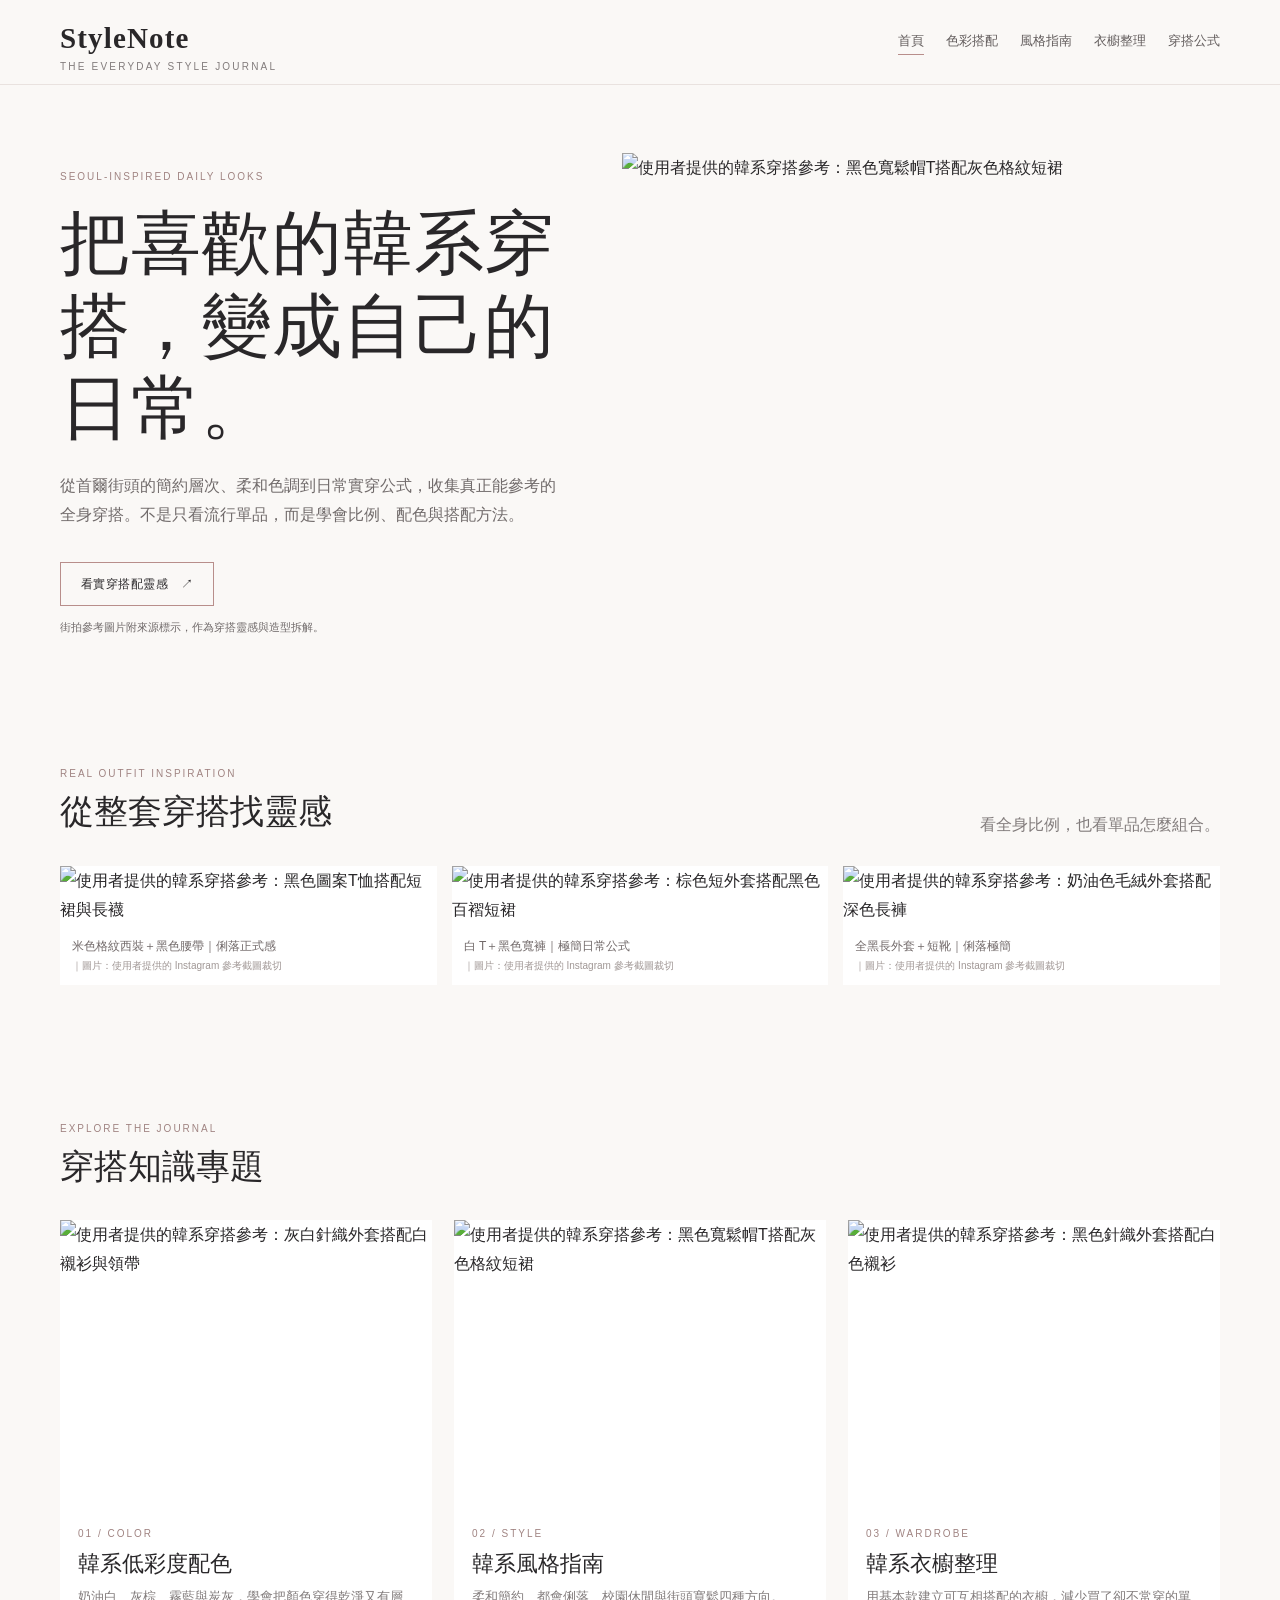
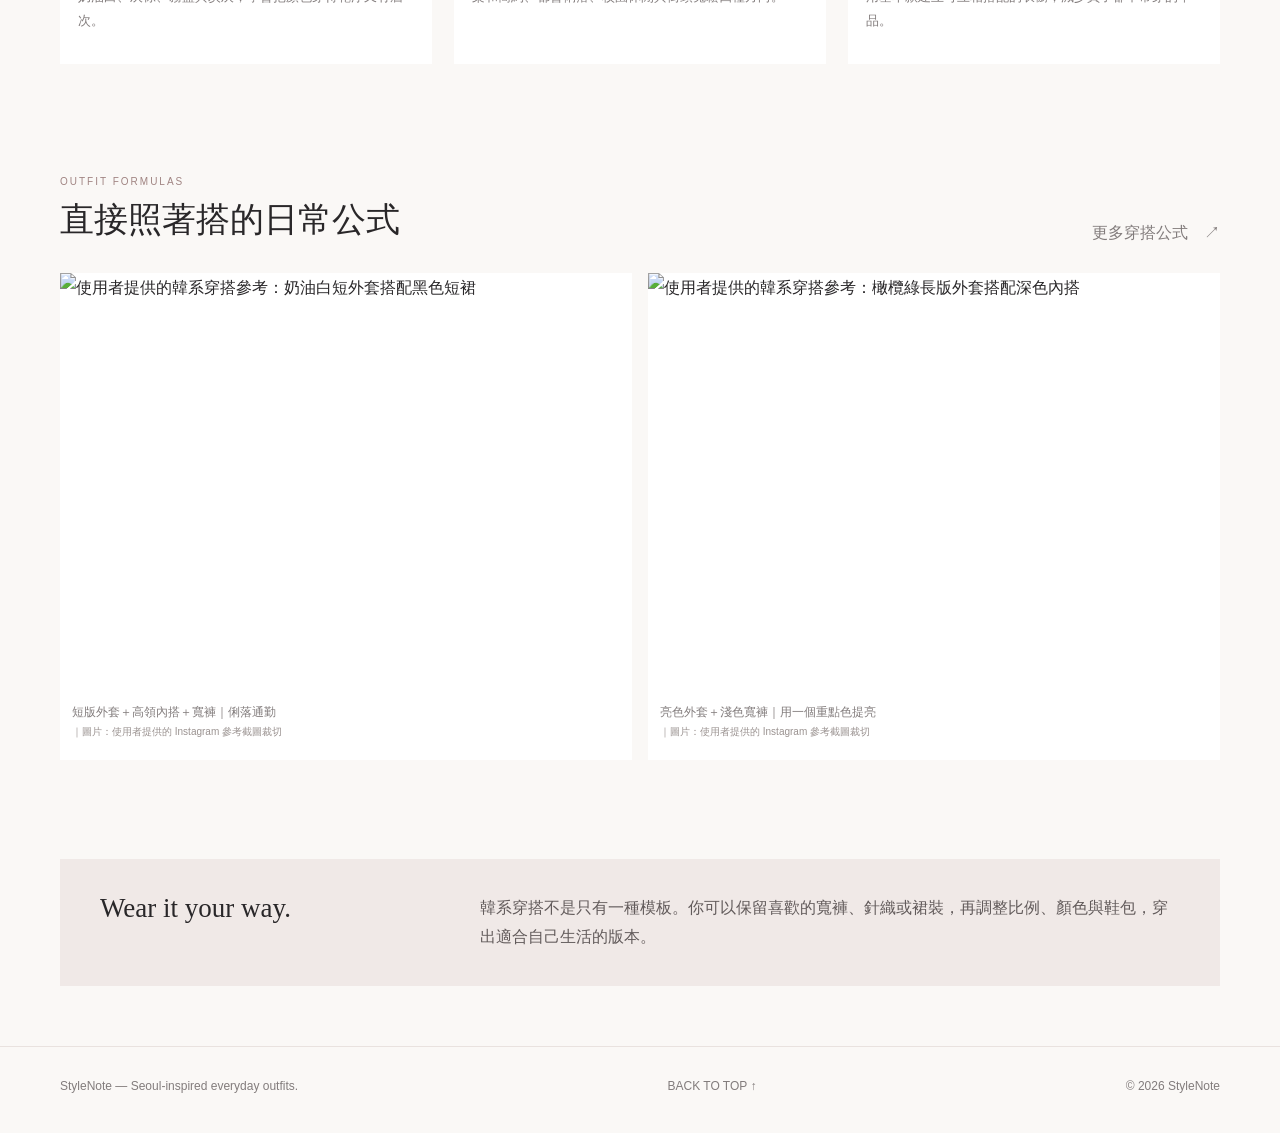
==== commit 0f2590f7: "Use user-provided cropped Korean OOTD references: index.html" ====
--- a/index.html
+++ b/index.html
@@ -1,13 +1,13 @@
-<!doctype html><html lang="zh-Hant"><head><meta charset="utf-8"><meta name="viewport" content="width=device-width, initial-scale=1"><meta name="description" content="StyleNote 韓系日常穿搭靈感：首爾街拍、韓系簡約、日常穿搭公式與衣櫥整理。"><title>StyleNote｜韓系日常穿搭筆記</title><link rel="stylesheet" href="css/style.css"></head><body id="top"><header class="site-header"><div class="wrap header-inner"><a class="brand" href="index.html">StyleNote<small>THE EVERYDAY STYLE JOURNAL</small></a><nav class="nav" aria-label="主要導覽"><a href="index.html" aria-current=page>首頁</a><a href="pages/color-guide.html" >色彩搭配</a><a href="pages/style-guide.html" >風格指南</a><a href="pages/wardrobe.html" >衣櫥整理</a><a href="pages/outfit-formulas.html" >穿搭公式</a></nav></div></header><main class="wrap"><section class="hero"><div><div class="eyebrow">SEOUL-INSPIRED DAILY LOOKS</div><h1>把喜歡的韓系穿搭，變成自己的日常。</h1><p>從首爾街頭的簡約層次、柔和色調到日常實穿公式，收集真正能參考的全身穿搭。不是只看流行單品，而是學會比例、配色與搭配方法。</p><a class="button" href="pages/outfit-formulas.html">看實穿搭配靈感　↗</a><p class="source-note">街拍參考圖片附來源標示，作為穿搭靈感與造型拆解。</p></div><img class="hero-img" src="https://i.pinimg.com/736x/75/3e/b5/753eb536b1f6b04226830c42636e9282.jpg" alt="首爾街拍：米色格紋西裝套裝與黑色腰帶"></section>
+<!doctype html><html lang="zh-Hant"><head><meta charset="utf-8"><meta name="viewport" content="width=device-width, initial-scale=1"><meta name="description" content="StyleNote 韓系日常穿搭靈感：首爾街拍、韓系簡約、日常穿搭公式與衣櫥整理。"><title>StyleNote｜韓系日常穿搭筆記</title><link rel="stylesheet" href="css/style.css"></head><body id="top"><header class="site-header"><div class="wrap header-inner"><a class="brand" href="index.html">StyleNote<small>THE EVERYDAY STYLE JOURNAL</small></a><nav class="nav" aria-label="主要導覽"><a href="index.html" aria-current=page>首頁</a><a href="pages/color-guide.html" >色彩搭配</a><a href="pages/style-guide.html" >風格指南</a><a href="pages/wardrobe.html" >衣櫥整理</a><a href="pages/outfit-formulas.html" >穿搭公式</a></nav></div></header><main class="wrap"><section class="hero"><div><div class="eyebrow">SEOUL-INSPIRED DAILY LOOKS</div><h1>把喜歡的韓系穿搭，變成自己的日常。</h1><p>從首爾街頭的簡約層次、柔和色調到日常實穿公式，收集真正能參考的全身穿搭。不是只看流行單品，而是學會比例、配色與搭配方法。</p><a class="button" href="pages/outfit-formulas.html">看實穿搭配靈感　↗</a><p class="source-note">街拍參考圖片附來源標示，作為穿搭靈感與造型拆解。</p></div><img class="hero-img" src="images/ootd/outfit-01.jpg" alt="使用者提供的韓系穿搭參考：黑色寬鬆帽T搭配灰色格紋短裙"></section>
 <section class="section"><div class="section-head"><div><div class="eyebrow">REAL OUTFIT INSPIRATION</div><h2>從整套穿搭找靈感</h2></div><span class="muted">看全身比例，也看單品怎麼組合。</span></div><div class="lookbook">
-<figure><img src="https://i0.wp.com/echeveau.net/wp-content/uploads/2020/01/december-2019-womens-street-fashion-style-in-seoul-57.jpg?ssl=1" alt="首爾街拍：長版米色大衣搭配白色高領與淺色褲裝" loading="lazy"><figcaption>米色格紋西裝＋黑色腰帶｜俐落正式感 <small>｜圖片來源：<a href="https://www.pinterest.com/pin/a-guest-is-seen-wearing-beige-suit-at-the-hera-seoul-fashion-week--417568196700839499/" target="_blank" rel="noopener">ELLE Taiwan｜首爾街拍</a></small></figcaption></figure>
-<figure><img src="https://i0.wp.com/echeveau.net/wp-content/uploads/2022/09/COOR-X-MUSINSA-STREET-SNAP-IN-SEOUL-2022-SS-00004.jpg?ssl=1" alt="首爾街拍：白色寬鬆 T 恤搭配黑色高腰寬褲" loading="lazy"><figcaption>白 T＋黑色寬褲｜極簡日常公式 <small>｜圖片來源：<a href="https://echeveau.net/coor-x-musinsa-street-snap-in-seoul-2022-ss/" target="_blank" rel="noopener">écheveau｜Seoul street style</a></small></figcaption></figure>
-<figure><img src="https://assets.vogue.com/photos/5bc733108c7f302ccaf2b705/master/w_1024%2Cc_limit/11-sfw-ss19-day3-alex-finch.jpg" alt="首爾街拍：全黑長版外套搭配短靴" loading="lazy"><figcaption>全黑長外套＋短靴｜俐落極簡 <small>｜圖片來源：<a href="https://www.vogue.com/slideshow/seoul-fashion-week-spring-2019-street-style" target="_blank" rel="noopener">écheveau｜Seoul street style</a></small></figcaption></figure>
+<figure><img src="images/ootd/outfit-02.jpg" alt="使用者提供的韓系穿搭參考：黑色圖案T恤搭配短裙與長襪" loading="lazy"><figcaption>米色格紋西裝＋黑色腰帶｜俐落正式感 <small>｜圖片：使用者提供的 Instagram 參考截圖裁切</small></figcaption></figure>
+<figure><img src="images/ootd/outfit-13.jpg" alt="使用者提供的韓系穿搭參考：棕色短外套搭配黑色百褶短裙" loading="lazy"><figcaption>白 T＋黑色寬褲｜極簡日常公式 <small>｜圖片：使用者提供的 Instagram 參考截圖裁切</small></figcaption></figure>
+<figure><img src="images/ootd/outfit-08.jpg" alt="使用者提供的韓系穿搭參考：奶油色毛絨外套搭配深色長褲" loading="lazy"><figcaption>全黑長外套＋短靴｜俐落極簡 <small>｜圖片：使用者提供的 Instagram 參考截圖裁切</small></figcaption></figure>
 </div></section>
 <section class="section"><div class="section-head"><div><div class="eyebrow">EXPLORE THE JOURNAL</div><h2>穿搭知識專題</h2></div></div><div class="cards">
-<article class="card"><img src="https://assets.vogue.com/photos/6061e213815e31e3599c7ca2/master/w_1024%2Cc_limit/Seoul%2520Street%2520Fashion%2520%40namxx%2520-%2520028_.jpg" alt="首爾街拍：黑色西裝外套搭配白色長褲"><div class="meta">01 / COLOR</div><h3><a href="pages/color-guide.html">韓系低彩度配色</a></h3><p>奶油白、灰棕、霧藍與炭灰，學會把顏色穿得乾淨又有層次。</p></article>
-<article class="card"><img src="https://assets.vogue.com/photos/5bc733108c7f302ccaf2b705/master/w_1024%2Cc_limit/11-sfw-ss19-day3-alex-finch.jpg" alt="韓系深藍外套搭配灰色高領與寬褲"><div class="meta">02 / STYLE</div><h3><a href="pages/style-guide.html">韓系風格指南</a></h3><p>柔和簡約、都會俐落、校園休閒與街頭寬鬆四種方向。</p></article>
-<article class="card"><img src="https://assets.vogue.com/photos/68bedc4cfaa6ea851764c1e5/master/w_1024%2Cc_limit/Seoul_SS26_STREETSTYLE_Day7_YoungChulKim_31.jpg" alt="首爾街拍：灰色針織上衣搭配黑色長裙"><div class="meta">03 / WARDROBE</div><h3><a href="pages/wardrobe.html">韓系衣櫥整理</a></h3><p>用基本款建立可互相搭配的衣櫥，減少買了卻不常穿的單品。</p></article>
+<article class="card"><img src="images/ootd/outfit-03.jpg" alt="使用者提供的韓系穿搭參考：灰白針織外套搭配白襯衫與領帶"><div class="meta">01 / COLOR</div><h3><a href="pages/color-guide.html">韓系低彩度配色</a></h3><p>奶油白、灰棕、霧藍與炭灰，學會把顏色穿得乾淨又有層次。</p></article>
+<article class="card"><img src="images/ootd/outfit-01.jpg" alt="使用者提供的韓系穿搭參考：黑色寬鬆帽T搭配灰色格紋短裙"><div class="meta">02 / STYLE</div><h3><a href="pages/style-guide.html">韓系風格指南</a></h3><p>柔和簡約、都會俐落、校園休閒與街頭寬鬆四種方向。</p></article>
+<article class="card"><img src="images/ootd/outfit-12.jpg" alt="使用者提供的韓系穿搭參考：黑色針織外套搭配白色襯衫"><div class="meta">03 / WARDROBE</div><h3><a href="pages/wardrobe.html">韓系衣櫥整理</a></h3><p>用基本款建立可互相搭配的衣櫥，減少買了卻不常穿的單品。</p></article>
 </div></section>
-<section class="section"><div class="section-head"><div><div class="eyebrow">OUTFIT FORMULAS</div><h2>直接照著搭的日常公式</h2></div><a class="muted" href="pages/outfit-formulas.html">更多穿搭公式　↗</a></div><div class="photo-grid"><figure><img src="https://assets.vogue.com/photos/5bc733108c7f302ccaf2b705/master/w_1024%2Cc_limit/11-sfw-ss19-day3-alex-finch.jpg" alt="韓系深藍短外套、灰色高領與深色寬褲穿搭" loading="lazy"><figcaption>短版外套＋高領內搭＋寬褲｜俐落通勤 <small>｜圖片來源：<a href="https://www.vogue.com/slideshow/seoul-fashion-week-fall-2021-best-street-style" target="_blank" rel="noopener">écheveau｜Seoul street style</a></small></figcaption></figure><figure><img src="https://i0.wp.com/echeveau.net/wp-content/uploads/2020/01/december-2019-womens-street-fashion-style-in-seoul-57.jpg?ssl=1" alt="韓系紅色外套搭配奶油白寬褲的街頭穿搭" loading="lazy"><figcaption>亮色外套＋淺色寬褲｜用一個重點色提亮 <small>｜圖片來源：<a href="https://www.pinterest.com/pin/a-guest-is-seen-wearing-beige-suit-at-the-hera-seoul-fashion-week--417568196700839499/" target="_blank" rel="noopener">écheveau｜Seoul street style</a></small></figcaption></figure></div></section>
+<section class="section"><div class="section-head"><div><div class="eyebrow">OUTFIT FORMULAS</div><h2>直接照著搭的日常公式</h2></div><a class="muted" href="pages/outfit-formulas.html">更多穿搭公式　↗</a></div><div class="photo-grid"><figure><img src="images/ootd/outfit-14.jpg" alt="使用者提供的韓系穿搭參考：奶油白短外套搭配黑色短裙" loading="lazy"><figcaption>短版外套＋高領內搭＋寬褲｜俐落通勤 <small>｜圖片：使用者提供的 Instagram 參考截圖裁切</small></figcaption></figure><figure><img src="images/ootd/outfit-11.jpg" alt="使用者提供的韓系穿搭參考：橄欖綠長版外套搭配深色內搭" loading="lazy"><figcaption>亮色外套＋淺色寬褲｜用一個重點色提亮 <small>｜圖片：使用者提供的 Instagram 參考截圖裁切</small></figcaption></figure></div></section>
 <section class="intro-band"><h2>Wear it your way.</h2><p>韓系穿搭不是只有一種模板。你可以保留喜歡的寬褲、針織或裙裝，再調整比例、顏色與鞋包，穿出適合自己生活的版本。</p></section></main><footer class="site-footer"><div class="wrap footer-inner"><span>StyleNote — Seoul-inspired everyday outfits.</span><a href="#top">BACK TO TOP ↑</a><span>© 2026 StyleNote</span></div></footer><script src="js/main.js"></script></body></html>
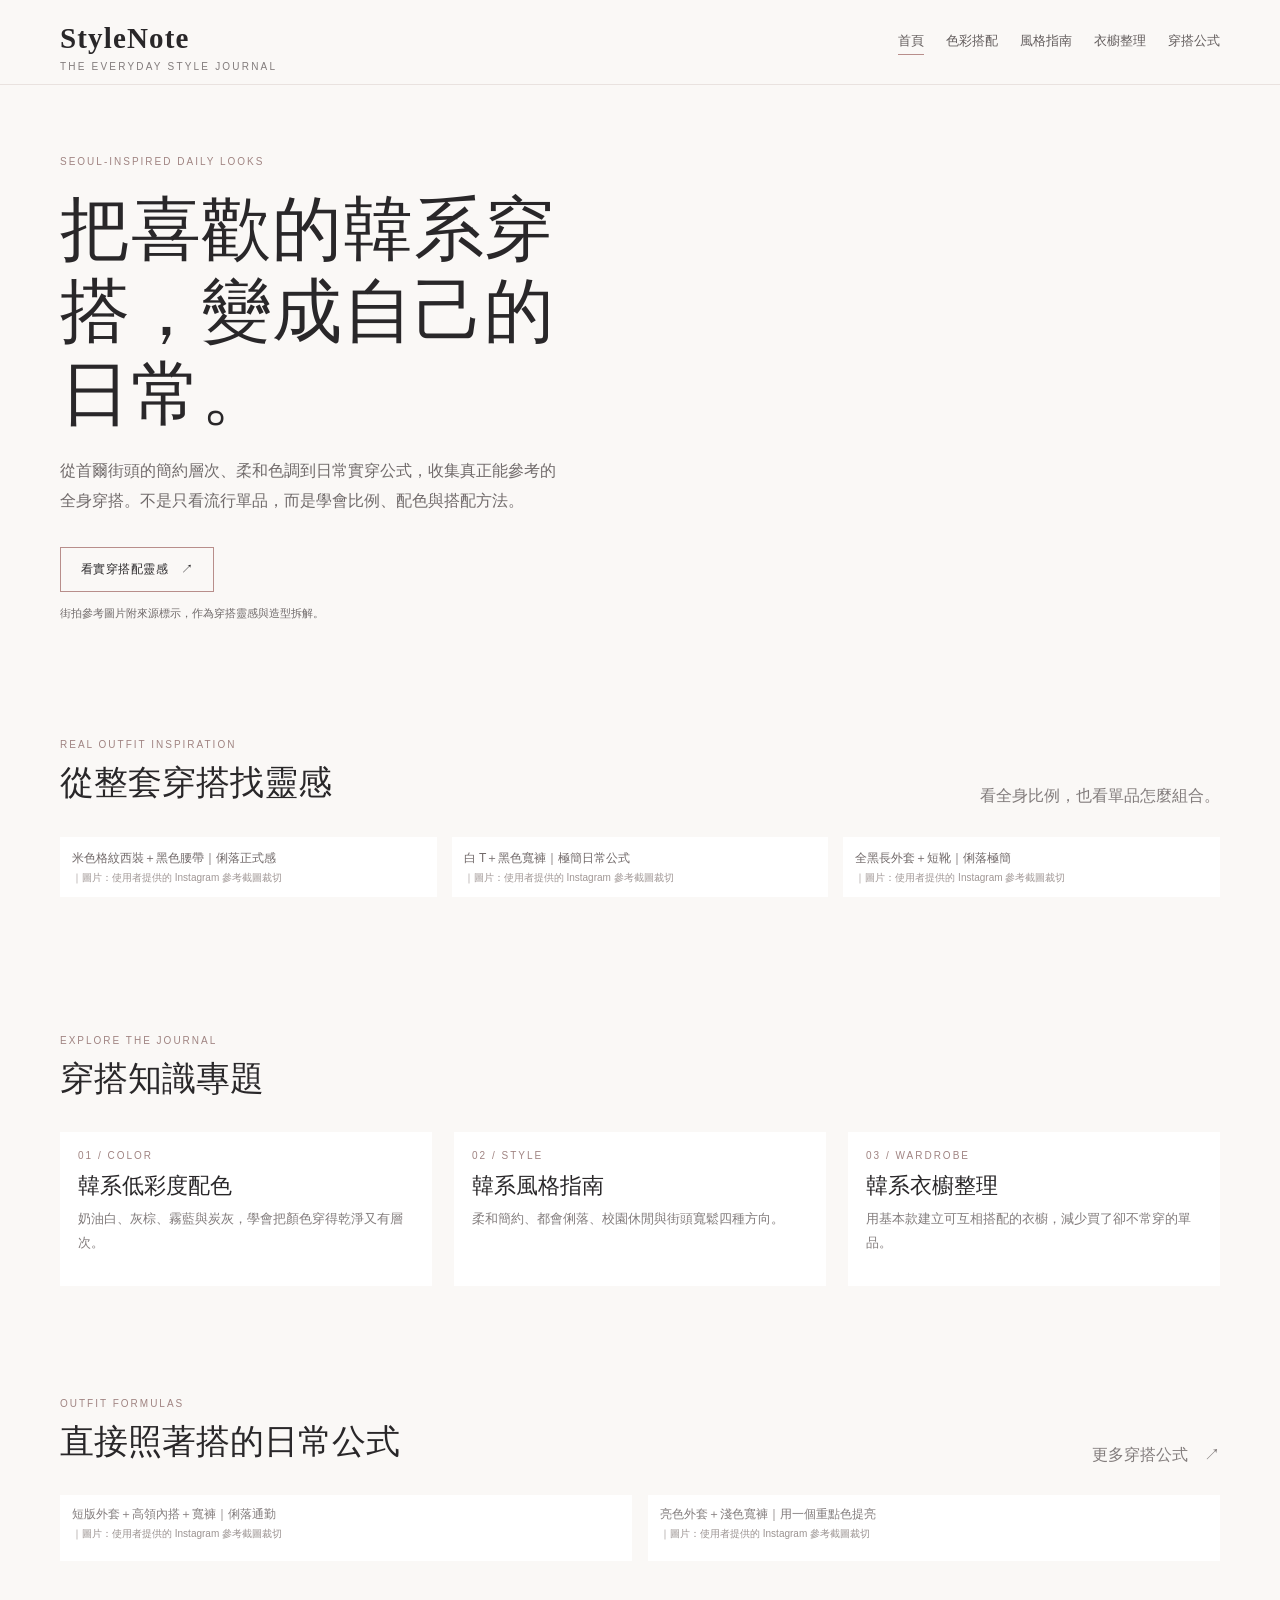
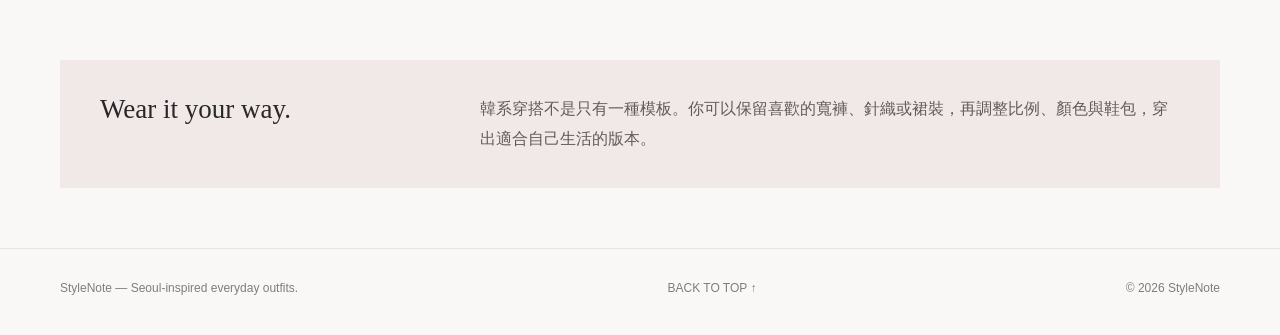
==== commit 25cfb9dc: "Display locally cropped Instagram OOTD references: index.html" ====
--- a/index.html
+++ b/index.html
@@ -1,13 +1,13 @@
-<!doctype html><html lang="zh-Hant"><head><meta charset="utf-8"><meta name="viewport" content="width=device-width, initial-scale=1"><meta name="description" content="StyleNote 韓系日常穿搭靈感：首爾街拍、韓系簡約、日常穿搭公式與衣櫥整理。"><title>StyleNote｜韓系日常穿搭筆記</title><link rel="stylesheet" href="css/style.css"></head><body id="top"><header class="site-header"><div class="wrap header-inner"><a class="brand" href="index.html">StyleNote<small>THE EVERYDAY STYLE JOURNAL</small></a><nav class="nav" aria-label="主要導覽"><a href="index.html" aria-current=page>首頁</a><a href="pages/color-guide.html" >色彩搭配</a><a href="pages/style-guide.html" >風格指南</a><a href="pages/wardrobe.html" >衣櫥整理</a><a href="pages/outfit-formulas.html" >穿搭公式</a></nav></div></header><main class="wrap"><section class="hero"><div><div class="eyebrow">SEOUL-INSPIRED DAILY LOOKS</div><h1>把喜歡的韓系穿搭，變成自己的日常。</h1><p>從首爾街頭的簡約層次、柔和色調到日常實穿公式，收集真正能參考的全身穿搭。不是只看流行單品，而是學會比例、配色與搭配方法。</p><a class="button" href="pages/outfit-formulas.html">看實穿搭配靈感　↗</a><p class="source-note">街拍參考圖片附來源標示，作為穿搭靈感與造型拆解。</p></div><img class="hero-img" src="images/ootd/outfit-01.jpg" alt="使用者提供的韓系穿搭參考：黑色寬鬆帽T搭配灰色格紋短裙"></section>
+<!doctype html><html lang="zh-Hant"><head><meta charset="utf-8"><meta name="viewport" content="width=device-width, initial-scale=1"><meta name="description" content="StyleNote 韓系日常穿搭靈感：首爾街拍、韓系簡約、日常穿搭公式與衣櫥整理。"><title>StyleNote｜韓系日常穿搭筆記</title><link rel="stylesheet" href="css/style.css"></head><body id="top"><header class="site-header"><div class="wrap header-inner"><a class="brand" href="index.html">StyleNote<small>THE EVERYDAY STYLE JOURNAL</small></a><nav class="nav" aria-label="主要導覽"><a href="index.html" aria-current=page>首頁</a><a href="pages/color-guide.html" >色彩搭配</a><a href="pages/style-guide.html" >風格指南</a><a href="pages/wardrobe.html" >衣櫥整理</a><a href="pages/outfit-formulas.html" >穿搭公式</a></nav></div></header><main class="wrap"><section class="hero"><div><div class="eyebrow">SEOUL-INSPIRED DAILY LOOKS</div><h1>把喜歡的韓系穿搭，變成自己的日常。</h1><p>從首爾街頭的簡約層次、柔和色調到日常實穿公式，收集真正能參考的全身穿搭。不是只看流行單品，而是學會比例、配色與搭配方法。</p><a class="button" href="pages/outfit-formulas.html">看實穿搭配靈感　↗</a><p class="source-note">街拍參考圖片附來源標示，作為穿搭靈感與造型拆解。</p></div><div class="ootd-image" role="img" aria-label="使用者提供的韓系穿搭參考：黑色寬鬆帽T搭配灰色格紋短裙" style="--x:0%;--y:0%"></div></section>
 <section class="section"><div class="section-head"><div><div class="eyebrow">REAL OUTFIT INSPIRATION</div><h2>從整套穿搭找靈感</h2></div><span class="muted">看全身比例，也看單品怎麼組合。</span></div><div class="lookbook">
-<figure><img src="images/ootd/outfit-02.jpg" alt="使用者提供的韓系穿搭參考：黑色圖案T恤搭配短裙與長襪" loading="lazy"><figcaption>米色格紋西裝＋黑色腰帶｜俐落正式感 <small>｜圖片：使用者提供的 Instagram 參考截圖裁切</small></figcaption></figure>
-<figure><img src="images/ootd/outfit-13.jpg" alt="使用者提供的韓系穿搭參考：棕色短外套搭配黑色百褶短裙" loading="lazy"><figcaption>白 T＋黑色寬褲｜極簡日常公式 <small>｜圖片：使用者提供的 Instagram 參考截圖裁切</small></figcaption></figure>
-<figure><img src="images/ootd/outfit-08.jpg" alt="使用者提供的韓系穿搭參考：奶油色毛絨外套搭配深色長褲" loading="lazy"><figcaption>全黑長外套＋短靴｜俐落極簡 <small>｜圖片：使用者提供的 Instagram 參考截圖裁切</small></figcaption></figure>
+<figure><div class="ootd-image" role="img" aria-label="使用者提供的韓系穿搭參考：黑色圖案T恤搭配短裙與長襪" style="--x:33.333333333333336%;--y:0%"></div><figcaption>米色格紋西裝＋黑色腰帶｜俐落正式感 <small>｜圖片：使用者提供的 Instagram 參考截圖裁切</small></figcaption></figure>
+<figure><div class="ootd-image" role="img" aria-label="使用者提供的韓系穿搭參考：棕色短外套搭配黑色百褶短裙" style="--x:0%;--y:100%"></div><figcaption>白 T＋黑色寬褲｜極簡日常公式 <small>｜圖片：使用者提供的 Instagram 參考截圖裁切</small></figcaption></figure>
+<figure><div class="ootd-image" role="img" aria-label="使用者提供的韓系穿搭參考：奶油色毛絨外套搭配深色長褲" style="--x:100%;--y:33.333333333333336%"></div><figcaption>全黑長外套＋短靴｜俐落極簡 <small>｜圖片：使用者提供的 Instagram 參考截圖裁切</small></figcaption></figure>
 </div></section>
 <section class="section"><div class="section-head"><div><div class="eyebrow">EXPLORE THE JOURNAL</div><h2>穿搭知識專題</h2></div></div><div class="cards">
-<article class="card"><img src="images/ootd/outfit-03.jpg" alt="使用者提供的韓系穿搭參考：灰白針織外套搭配白襯衫與領帶"><div class="meta">01 / COLOR</div><h3><a href="pages/color-guide.html">韓系低彩度配色</a></h3><p>奶油白、灰棕、霧藍與炭灰，學會把顏色穿得乾淨又有層次。</p></article>
-<article class="card"><img src="images/ootd/outfit-01.jpg" alt="使用者提供的韓系穿搭參考：黑色寬鬆帽T搭配灰色格紋短裙"><div class="meta">02 / STYLE</div><h3><a href="pages/style-guide.html">韓系風格指南</a></h3><p>柔和簡約、都會俐落、校園休閒與街頭寬鬆四種方向。</p></article>
-<article class="card"><img src="images/ootd/outfit-12.jpg" alt="使用者提供的韓系穿搭參考：黑色針織外套搭配白色襯衫"><div class="meta">03 / WARDROBE</div><h3><a href="pages/wardrobe.html">韓系衣櫥整理</a></h3><p>用基本款建立可互相搭配的衣櫥，減少買了卻不常穿的單品。</p></article>
+<article class="card"><div class="ootd-image" role="img" aria-label="使用者提供的韓系穿搭參考：灰白針織外套搭配白襯衫與領帶" style="--x:66.66666666666667%;--y:0%"></div><div class="meta">01 / COLOR</div><h3><a href="pages/color-guide.html">韓系低彩度配色</a></h3><p>奶油白、灰棕、霧藍與炭灰，學會把顏色穿得乾淨又有層次。</p></article>
+<article class="card"><div class="ootd-image" role="img" aria-label="使用者提供的韓系穿搭參考：黑色寬鬆帽T搭配灰色格紋短裙" style="--x:0%;--y:0%"></div><div class="meta">02 / STYLE</div><h3><a href="pages/style-guide.html">韓系風格指南</a></h3><p>柔和簡約、都會俐落、校園休閒與街頭寬鬆四種方向。</p></article>
+<article class="card"><div class="ootd-image" role="img" aria-label="使用者提供的韓系穿搭參考：黑色針織外套搭配白色襯衫" style="--x:100%;--y:66.66666666666667%"></div><div class="meta">03 / WARDROBE</div><h3><a href="pages/wardrobe.html">韓系衣櫥整理</a></h3><p>用基本款建立可互相搭配的衣櫥，減少買了卻不常穿的單品。</p></article>
 </div></section>
-<section class="section"><div class="section-head"><div><div class="eyebrow">OUTFIT FORMULAS</div><h2>直接照著搭的日常公式</h2></div><a class="muted" href="pages/outfit-formulas.html">更多穿搭公式　↗</a></div><div class="photo-grid"><figure><img src="images/ootd/outfit-14.jpg" alt="使用者提供的韓系穿搭參考：奶油白短外套搭配黑色短裙" loading="lazy"><figcaption>短版外套＋高領內搭＋寬褲｜俐落通勤 <small>｜圖片：使用者提供的 Instagram 參考截圖裁切</small></figcaption></figure><figure><img src="images/ootd/outfit-11.jpg" alt="使用者提供的韓系穿搭參考：橄欖綠長版外套搭配深色內搭" loading="lazy"><figcaption>亮色外套＋淺色寬褲｜用一個重點色提亮 <small>｜圖片：使用者提供的 Instagram 參考截圖裁切</small></figcaption></figure></div></section>
+<section class="section"><div class="section-head"><div><div class="eyebrow">OUTFIT FORMULAS</div><h2>直接照著搭的日常公式</h2></div><a class="muted" href="pages/outfit-formulas.html">更多穿搭公式　↗</a></div><div class="photo-grid"><figure><div class="ootd-image" role="img" aria-label="使用者提供的韓系穿搭參考：奶油白短外套搭配黑色短裙" style="--x:33.333333333333336%;--y:100%"></div><figcaption>短版外套＋高領內搭＋寬褲｜俐落通勤 <small>｜圖片：使用者提供的 Instagram 參考截圖裁切</small></figcaption></figure><figure><div class="ootd-image" role="img" aria-label="使用者提供的韓系穿搭參考：橄欖綠長版外套搭配深色內搭" style="--x:66.66666666666667%;--y:66.66666666666667%"></div><figcaption>亮色外套＋淺色寬褲｜用一個重點色提亮 <small>｜圖片：使用者提供的 Instagram 參考截圖裁切</small></figcaption></figure></div></section>
 <section class="intro-band"><h2>Wear it your way.</h2><p>韓系穿搭不是只有一種模板。你可以保留喜歡的寬褲、針織或裙裝，再調整比例、顏色與鞋包，穿出適合自己生活的版本。</p></section></main><footer class="site-footer"><div class="wrap footer-inner"><span>StyleNote — Seoul-inspired everyday outfits.</span><a href="#top">BACK TO TOP ↑</a><span>© 2026 StyleNote</span></div></footer><script src="js/main.js"></script></body></html>
